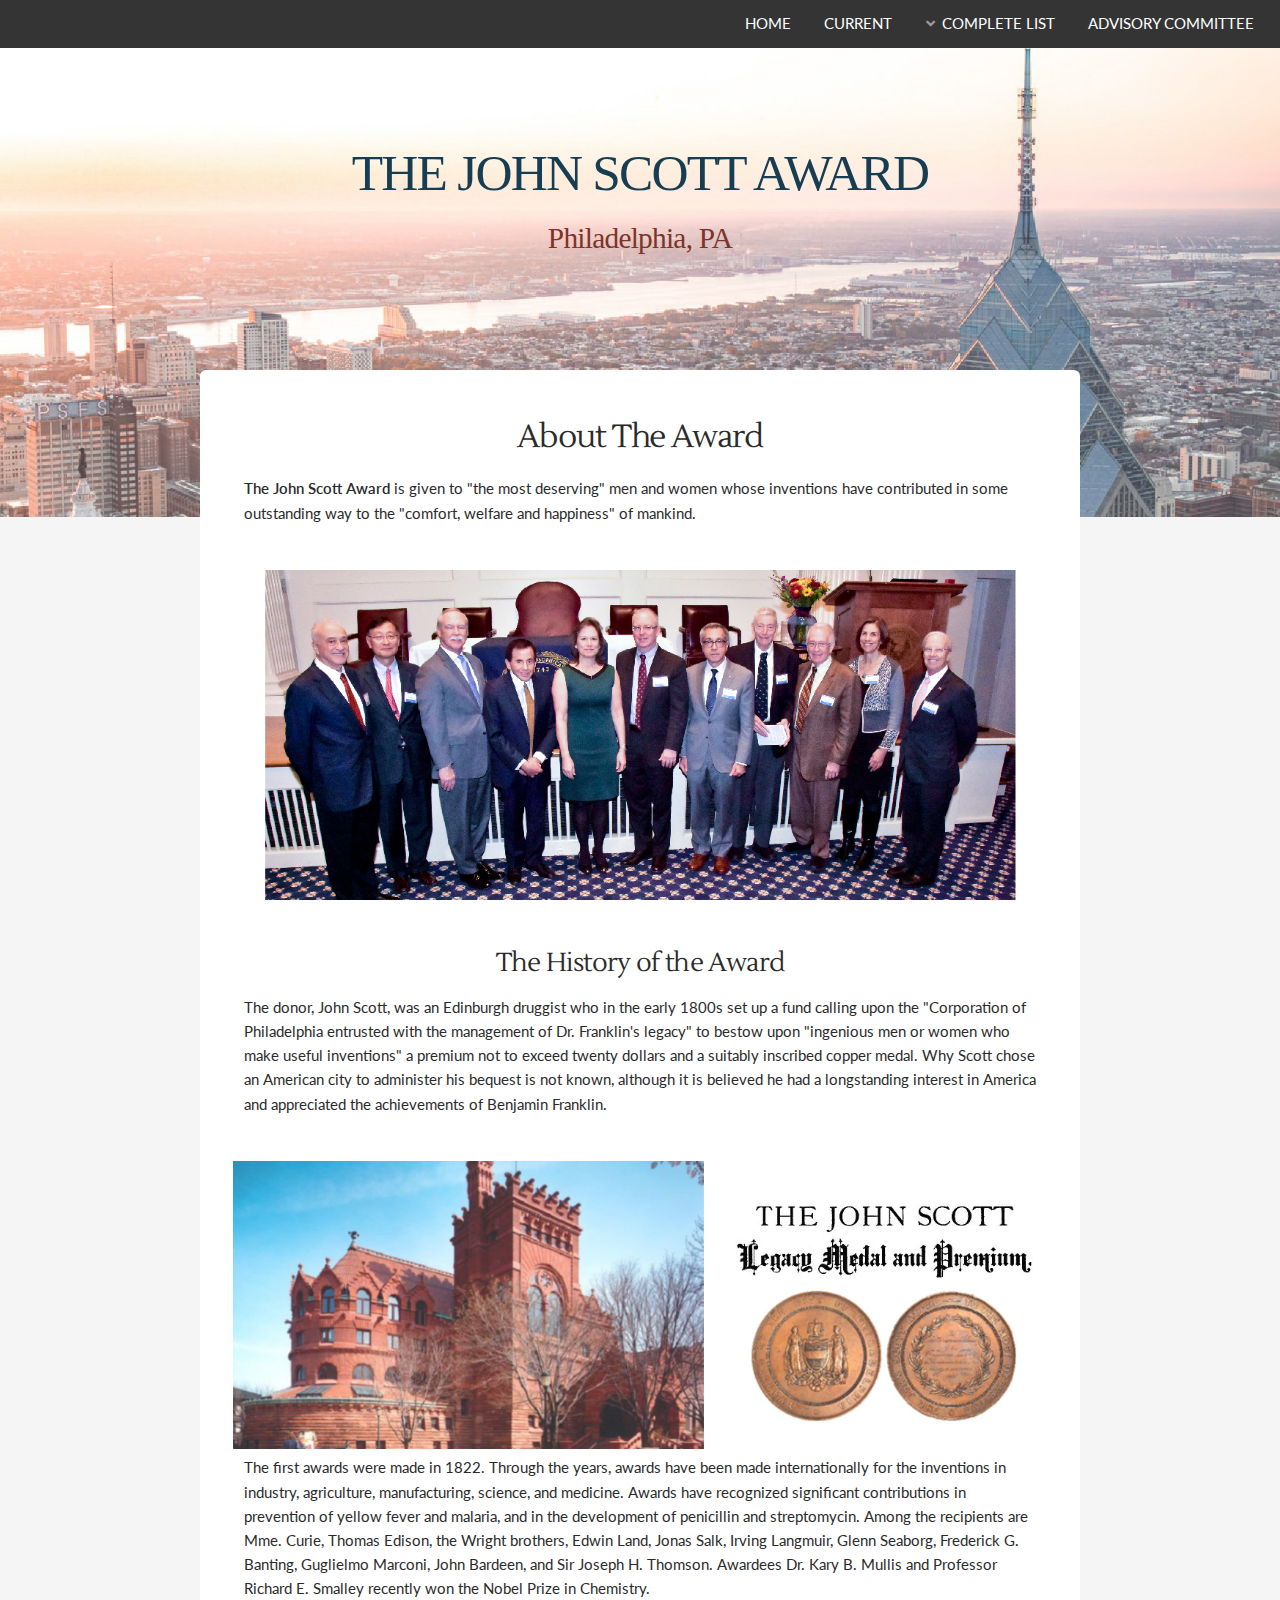
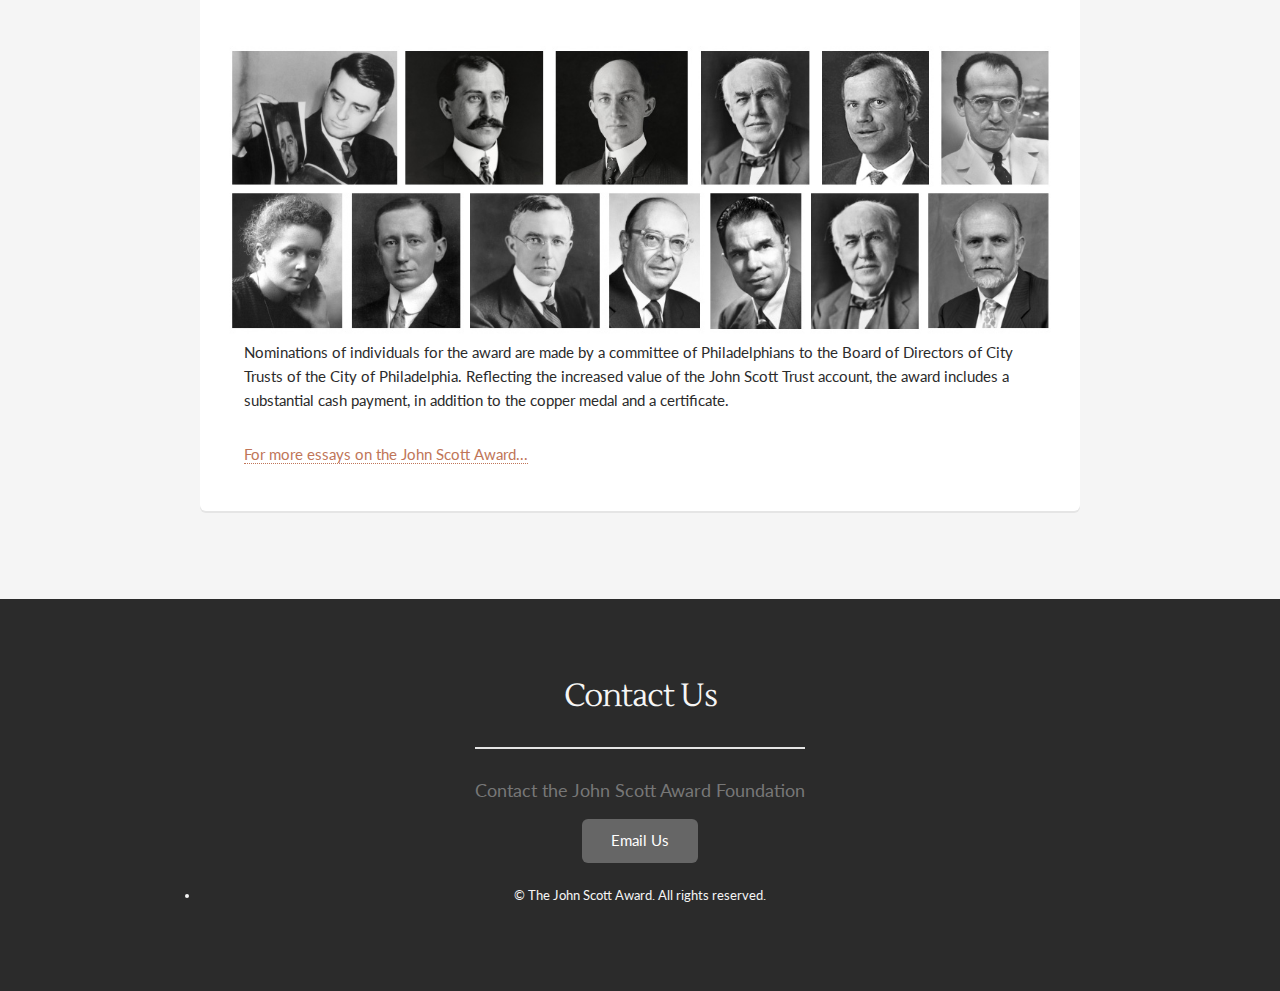
==== index.html @ 16318dd5 "original files" ====
<!DOCTYPE HTML>
<html>
	<head>
		<title>The John Scott Award</title>
		<meta charset="utf-8" />
		<meta name="viewport" content="width=device-width, initial-scale=1, user-scalable=no" />
		<link rel="stylesheet" href="assets/css/main.css" />
	</head>
	<body class="landing is-preload">
		<div id="page-wrapper">

			<!-- Header -->
			<header id="header">
					
				<nav id="nav">
					<ul>
						<li><a href="index.html">Home</a></li>
						<li><a href="current.html">Current</a></li>
						<li>
							<a href="#" class="icon solid fa-angle-down">Complete List</a>
							<ul>
								<li><a href="2001-current.html">2001-Current</a></li>
								<li><a href="1901-2000.html">1901-2000</a></li>
								<li><a href="before1900.html">Before 1900</a></li>
							</ul>
						</li>	
						<li><a href="committee.html">Advisory Committee</a></li>	
				
					</ul>
				</nav>
			</header>


			<!-- Banner -->
			<section id="banner">
				<h2>THE JOHN SCOTT AWARD</h2>
				<h3>Philadelphia, PA</h3>
				</section>

				<!-- Main -->
				<section id="main" class="container">

					<div class="box">
					
						<h2 class="align-center" class="main">About The Award</h2>
						<p><b>The John Scott Award</b> is given to "the most deserving" men and women whose inventions have contributed in some outstanding way to the "comfort, welfare and happiness" of mankind.</p>
					
						<span class="image featured"><img src="images/main.jpg" alt="" /></span>	

							<div class="#">
							<main>
								<h3 class="align-center">The History of the Award</h3>
								<p>The donor, John Scott, 
									was an Edinburgh druggist who in the early 1800s set up a fund calling upon the "Corporation of Philadelphia entrusted with the management of Dr. Franklin's legacy" to bestow upon "ingenious men or women who make useful inventions" a premium not to exceed twenty dollars and a suitably inscribed copper medal.
									Why Scott chose an American city to administer his bequest is not known, although it is believed he had a longstanding interest in America and appreciated the achievements of Benjamin Franklin.
								</p>
								<span class="image featured"><img src="images/metal-history.jpg" alt="" /></span>
							</main>

								

							</div>

							<div class="#">
							<main>
								<h3>Notable Recipients</h3>
								<p>The first awards were made in 1822. Through the years, awards have been made internationally for the inventions in industry, agriculture, manufacturing, science, and medicine.
									Awards have recognized significant contributions in prevention of yellow fever and malaria, and in the development of penicillin and streptomycin. 
									Among the recipients are Mme. Curie, Thomas Edison, the Wright brothers, Edwin Land, Jonas Salk, Irving Langmuir, Glenn Seaborg, Frederick G. Banting, Guglielmo Marconi, John Bardeen, and Sir Joseph H. Thomson. Awardees Dr. Kary B. Mullis and Professor Richard E. Smalley recently won the Nobel Prize in Chemistry.
								</p>
								<span class="image featured"><img src="images/notable.jpg" alt="" /></span>
							</main>

							</div>
							<div class="#">
								<main>
									<h3>Advisory Committee</h3>
									<p>Nominations of individuals for the award are made by a committee of Philadelphians to the Board of Directors of City Trusts of the City of Philadelphia.  Reflecting the increased value of the John Scott Trust account, the award includes a substantial cash payment, in addition to the copper medal and a certificate.
									</p>
								</main>
								<a href="http://www.garfield.library.upenn.edu/johnscottessays.html">For more essays on the John Scott Award...</a>

								</div>
					</div>

				</section>


			<!-- Footer -->
			<footer id="footer">
			  <div class="container"><!--Start footer section-->
						<!--Start container holding footer content-->
						<header class="major">
							<h2>Contact Us</h2>
							<p>Contact the John Scott Award Foundation</p>
		
						</header>
						<div class="center">
						  <!--Start email me link-->
						  <a href="mailto:liujingjing618@gmail.com" class="button contact">Email Us</a>
						</div>	
					<ul class="copyright">
						<li>&copy; The John Scott Award. All rights reserved.</li>
					</ul>
			  </div>
			</footer>

		     

		<!-- Scripts -->
			<script src="assets/js/jquery.min.js"></script>
			<script src="assets/js/jquery.dropotron.min.js"></script>
			<script src="assets/js/jquery.scrollex.min.js"></script>
			<script src="assets/js/browser.min.js"></script>
			<script src="assets/js/breakpoints.min.js"></script>
			<script src="assets/js/util.js"></script>
			<script src="assets/js/main.js"></script>

	</body>
</html>
---- assets/css/main.css ----
@import url("fontawesome-all.min.css");
@import url('https://fonts.googleapis.com/css2?family=Lustria&display=swap');
@import url('https://fonts.googleapis.com/css2?family=Lato:ital,wght@0,100;0,300;0,400;0,700;1,100;1,300;1,400;1,700&family=Lustria&display=swap');
/*

*/

	html, body, div, span, applet, object,
	iframe, h1, h2, h3, h4, h5, h6, p, blockquote,
	pre, a, abbr, acronym, address, big, cite,
	code, del, dfn, em, img, ins, kbd, q, s, samp,
	small, strike, strong, sub, sup, tt, var, b,
	u, i, center, dl, dt, dd, ol, ul, li, fieldset,
	form, label, legend, table, caption, tbody,
	tfoot, thead, tr, th, td, article, aside,
	canvas, details, embed, figure, figcaption,
	footer, header, hgroup, menu, nav, output, ruby,
	section, summary, time, mark, audio, video {
		margin: 0;
		padding: 0;
		border: 0;
		font-size: 100%;
		font: inherit;
		vertical-align: baseline;
	}

	article, aside, details, figcaption, figure,
	footer, header, hgroup, menu, nav, section {
		display: block;
	}

	body {
		line-height: 1;
	}

	ol, ul {
		list-style: none;
	}

	blockquote, q {
		quotes: none;
	}

		blockquote:before, blockquote:after, q:before, q:after {
			content: '';
			content: none;
		}

	table {
		border-collapse: collapse;
		border-spacing: 0;
	}

	body {
		-webkit-text-size-adjust: none;
	}

	mark {
		background-color: transparent;
		color: inherit;
	}

	input::-moz-focus-inner {
		border: 0;
		padding: 0;
	}

	input, select, textarea {
		-moz-appearance: none;
		-webkit-appearance: none;
		-ms-appearance: none;
		appearance: none;
	}

/* Basic */

	@-ms-viewport {
		width: device-width;
	}

	body {
		-ms-overflow-style: scrollbar;
	}

	@media screen and (max-width: 480px) {

		html, body {
			min-width: 320px;
		}

	}

	html {
		box-sizing: border-box;
	}

	*, *:before, *:after {
		box-sizing: inherit;
	}

	body {
		background: #f5f5f5;
	}

	body, input, select, textarea {
		color: #2b2b2b;
		font-family: 'Lato', sans-serif;
		font-size: 1em;
		font-weight: 400;
		line-height: 1.65em;
	}

	a {
		-moz-transition: color 0.2s ease-in-out, border-bottom-color 0.2s ease-in-out;
		-webkit-transition: color 0.2s ease-in-out, border-bottom-color 0.2s ease-in-out;
		-ms-transition: color 0.2s ease-in-out, border-bottom-color 0.2s ease-in-out;
		transition: color 0.2s ease-in-out, border-bottom-color 0.2s ease-in-out;
		border-bottom: dotted 1px;
		color: #c07558;
		text-decoration: none;
		text-underline-position: below;
	}

		a:hover {
			border-bottom-color: transparent;
		}

	strong, b {
		font-weight: 600;
	}

	em, i {
		font-style: italic;
	}

	p {
		margin: 0 0 2em 0;
		color: #2b2b2b;
		font-family: 'Lato', sans-serif;
		font-size: 1em;
		font-weight: 400;
		line-height: 1.65em;
	}

	h1, h2, h3, h4, h5, h6 {
		font-family: 'Lustria', serif;
		font-weight: 400;
		line-height: 1.1em;
		margin: 0 0 0.5em 0;
	}

		h1 a, h2 a, h3 a, h4 a, h5 a, h6 a {
			color: inherit;
			text-decoration: none;
		}

	h2 {
		font-size: 2.15em;
		line-height: 1.5em;
		letter-spacing: -0.035em;
	}

	h3 {
		font-size: 1.75em;
		line-height: 1.5em;
		letter-spacing: -0.025em;
	}

	h4 {
		font-size: 1.1em;
		line-height: 1.5em;
		letter-spacing: 0;
	}

	h5 {
		font-size: 0.9em;
		line-height: 1.5em;
		letter-spacing: 0;
	}


	sub {
		font-size: 0.8em;
		position: relative;
		top: 0.5em;
	}

	sup {
		font-size: 0.8em;
		position: relative;
		top: -0.5em;
	}

	hr {
		border: 0;
		border-bottom: solid 2px #e5e5e5;
		margin: 2em 0;
	}

		hr.major {
			margin: 3em 0;
		}

	blockquote {
		border-left: solid 4px #e5e5e5;
		font-style: italic;
		margin: 0 0 2em 0;
		padding: 0.5em 0 0.5em 2em;
	}

	pre {
		-webkit-overflow-scrolling: touch;
		background: #f8f8f8;
		border-radius: 6px;
		border: solid 1px #e5e5e5;
		font-family: monospace;
		font-size: 0.9em;
		line-height: 1.75em;
		margin: 0 0 2em 0;
		overflow-x: auto;
		padding: 1em 1.5em;
	}

	code {
		background: #f8f8f8;
		border-radius: 6px;
		border: solid 1px #e5e5e5;
		font-family: monospace;
		font-size: 0.9em;
		margin: 0 0.25em;
		padding: 0.25em 0.65em;
	}

	.align-left {
		text-align: left;
	}

	.align-center {
		text-align: center;
	}

	.align-right {
		text-align: right;
	}



/* Container */

	.container {
		margin: 0 auto;
		max-width: calc(100% - 5em);
		width: 60em;
	}

		.container.xsmall {
			width: 15em;
		}

		.container.small {
			width: 30em;
		}

		.container.medium {
			width: 45em;
		}

		.container.large {
			width: 75em;
		}

		.container.xlarge {
			width: 90em;
		}

		.container.max {
			width: 100%;
		}

		@media screen and (max-width: 840px) {

			.container {
				width: 100% !important;
			}

		}

		@media screen and (max-width: 736px) {

			.container {
				max-width: 100%;
			}

		}

/* Section/Article */

	section.special, article.special {
		text-align: center;
	}

	main h2 + h3{
		color: #173d52;
	}

	header h2{
		color: #173d52;
	}

	footer h2{
		color: whitesmoke;
	}
	footer p{
		color: whitesmoke;
	}
	header p {
		color: #999;
		position: relative;
		margin: 0 0 1.5em 0;
		font-style: italic;
	}

	header h2 + p {
		font-size: 1.25em;
		margin-top: -1em;
		line-height: 1.5em;
	}

	header h3 + p {
		font-size: 1.1em;
		margin-top: -0.85em;
		line-height: 1.5em;
	}
	header h3{
		color: #173d52;
	}
	header h4{
		color: #7d342a;
	}


	header.major {
		padding: 1em 0;
		text-align: center;
	}

	header.major h2 {
			margin: 0;
		}

	header.major p {
			display: inline-block;
			border-top: solid 2px #e5e5e5;
			color: #777;
			margin: 1.5em 0 0 0;
			padding: 1.5em 0 0 0;
			font-style: normal;
		}



/* Box */

	.box {
		background: #fff;
		border-radius: 6px;
		box-shadow: 0 2px 0 0 #e5e5e5;
		margin: 0 0 2em 0;
		padding: 3em;
	}

		.box > :last-child {
			margin-bottom: 0;
		}

		.box.alt {
			background: none !important;
			border-radius: 0 !important;
			box-shadow: none !important;
			margin: 0 0 2em 0;
			padding: 0 !important;
		}

		.box.features .features-row {
			border-top: solid 2px #e5e5e5;
			position: relative;
		}

			.box.features .features-row:after {
				clear: both;
				content: '';
				display: block;
			}

			.box.features .features-row section {
				float: left;
				padding: 3em;
				width: 50%;
			}

				.box.features .features-row section :last-child {
					margin-bottom: 0;
				}

				.box.features .features-row section:nth-child(2n) {
					padding-right: 0;
				}

					.box.features .features-row section:nth-child(2n):before {
						background: #e5e5e5;
						content: '';
						display: block;
						height: 100%;
						margin-left: -3em;
						position: absolute;
						top: 0;
						width: 2px;
					}

				.box.features .features-row section:nth-child(2n-1) {
					padding-left: 0;
				}

			.box.features .features-row:first-child {
				border-top: 0;
			}

				.box.features .features-row:first-child section {
					padding-top: 0;
				}

			.box.features .features-row:last-child {
				padding-bottom: 0;
			}

				.box.features .features-row:last-child section {
					padding-bottom: 0;
				}

		.box.special {
			text-align: center;
		}

		.box .image.featured {
			border-radius: 0;
			display: block;
			margin: 3em 0 3em -3em;
			position: relative;
			width: calc(100% + 6em);
		}

			.box .image.featured img {
				border-radius: 0;
				display: block;
				width: 100%;
			}

			.box .image.featured:first-child {
				border-radius: 6px 6px 0 0;
				margin-bottom: 3em;
				margin-top: -3em;
			}

				.box .image.featured:first-child img {
					border-radius: 6px 6px 0 0;
				}

			.box .image.featured:last-child {
				border-radius: 0 0 6px 6px;
				margin-bottom: -3em;
				margin-top: 3em;
			}

				.box .image.featured:last-child img {
					border-radius: 0 0 6px 6px;
				}

/* Icon */

	.icon {
		text-decoration: none;
		border-bottom: none;
		position: relative;
	}

		.icon:before {
			-moz-osx-font-smoothing: grayscale;
			-webkit-font-smoothing: antialiased;
			display: inline-block;
			font-style: normal;
			font-variant: normal;
			text-rendering: auto;
			line-height: 1;
			text-transform: none !important;
			font-family: 'Font Awesome 5 Free';
			font-weight: 400;
		}

		.icon > .label {
			display: none;
		}

		.icon:before {
			line-height: inherit;
		}

		.icon.solid:before {
			font-weight: 900;
		}

		.icon.brands:before {
			font-family: 'Font Awesome 5 Brands';
		}

		.icon.major {
			background: #666;
			border-radius: 100%;
			color: #ffffff;
			cursor: default;
			display: inline-block;
			height: 5.5em;
			line-height: 5.5em;
			margin: 0 0 2em 0;
			width: 5.5em;
		}

			.icon.major:before {
				font-size: 2.5em;
			}

			.icon.major.accent1 {
				background: #666;
				color: #ffffff;
			}

			.icon.major.accent2 {
				background: #e89980;
				color: #ffffff;
			}

			.icon.major.accent3 {
				background: #7fcdb8;
				color: #ffffff;
			}

			.icon.major.accent4 {
				background: #90b0ba;
				color: #ffffff;
			}

			.icon.major.accent5 {
				background: #e5cb95;
				color: #ffffff;
			}

/* Image */

	.image {
		border-radius: 6px;
		border: 0;
		display: inline-block;
		position: relative;
	}

		.image img {
			border-radius: 6px;
			display: block;
		}

		.image.left {
			float: left;
			padding: 0 1.5em 1em 0;
			top: 0.25em;
		}

		.image.right {
			float: right;
			padding: 0 0 1em 1.5em;
			top: 0.25em;
		}

		.image.fit {
			display: block;
			margin: 0 0 2em 0;
			width: 100%;
		}

		.image.fit img {
			display: block;
			width: 100%;
			}



/* Button */

	input[type="submit"],
	input[type="reset"],
	input[type="button"],
	.button {
		-moz-appearance: none;
		-webkit-appearance: none;
		-ms-appearance: none;
		appearance: none;
		-moz-transition: background-color 0.2s ease-in-out, color 0.2s ease-in-out;
		-webkit-transition: background-color 0.2s ease-in-out, color 0.2s ease-in-out;
		-ms-transition: background-color 0.2s ease-in-out, color 0.2s ease-in-out;
		transition: background-color 0.2s ease-in-out, color 0.2s ease-in-out;
		background-color: #666;
		border-radius: 6px;
		border: 0;
		color: #ffffff;
		cursor: pointer;
		display: inline-block;
		font-weight: 400;
		height: 3em;
		line-height: 3em;
		padding: 0 2em;
		text-align: center;
		text-decoration: none;
		white-space: nowrap;
	}


}

/* Header */

	#page-wrapper {
		padding-top: 3em;
	}

	body.landing #page-wrapper {
		padding-top: 0;
	}

	@-moz-keyframes reveal-header {
		0% {
			top: -5em;
		}

		100% {
			top: 0;
		}
	}

	@-webkit-keyframes reveal-header {
		0% {
			top: -5em;
		}

		100% {
			top: 0;
		}
	}

	@-ms-keyframes reveal-header {
		0% {
			top: -5em;
		}

		100% {
			top: 0;
		}
	}

	@keyframes reveal-header {
		0% {
			top: -5em;
		}

		100% {
			top: 0;
		}
	}

	#header {
		background: #343434;
		color: #bbb;
		cursor: default;
		height: 3.25em;
		left: 0;
		line-height: 3.25em;
		position: fixed;
		top: 0;
		width: 100%;
		z-index: 10000;
	}

		#header h1 {
			color: inherit;
			height: inherit;
			left: 1.25em;
			line-height: inherit;
			margin: 0;
			padding: 0;
			position: absolute;
			top: 0;
		}

			#header h1 a {
				color: #fff;
				font-weight: 400;
				border: 0;
			}

		#header nav {
			height: inherit;
			line-height: inherit;
			position: absolute;
			right: 0.75em;
			top: 0;
			vertical-align: middle;
		}

			#header nav > ul {
				list-style: none;
				margin: 0;
				padding-left: 0;
			}

				#header nav > ul > li {
					display: inline-block;
					padding-left: 0;
				}

					#header nav > ul > li > ul {
						display: none;
					}

					#header nav > ul > li a {
						display: inline-block;
						height: 2em;
						line-height: 1.95em;
						text-transform: uppercase;
						padding: 0 1em;
						border-radius: 6px;
					}

					#header nav > ul > li a:not(.button) {
						color: #fff;
						display: inline-block;
						text-decoration: none;
						border: 0;
					}

						#header nav > ul > li a:not(.button).icon:before {
							color: #999;
							margin-right: 0.5em;
						}

					#header nav > ul > li:first-child {
						margin-left: 0;
					}

					#header nav > ul > li.active a:not(.button) {
						background-color:#343434;
					}
					#header nav > ul > li > a:hover,
					#headernav > ul > li > a:active
					{
					  background-color: #c67a5d; 
					}
					#header nav > ul > li .button {
						margin: 0 0 0 0.5em;
						position: relative;
					}


		#header .container {
			position: relative;
		}

			#header .container h1 {
				left: 0;
			}

			#header .container nav {
				right: 0;
			}

		#header.reveal {
			-moz-animation: reveal-header 0.5s;
			-webkit-animation: reveal-header 0.5s;
			-ms-animation: reveal-header 0.5s;
			animation: reveal-header 0.5s;
		}

		#header.alt {
			-moz-animation: none;
			-webkit-animation: none;
			-ms-animation: none;
			animation: none;
			background: none;
			color: rgba(255, 255, 255, 0.75);
			position: absolute;
		}

			#header.alt nav > ul > li a:not(.button).icon:before {
				color: rgba(255, 255, 255, 0.75);
			}

			#header.alt nav > ul > li.active a:not(.button) {
				background-color: rgba(255, 255, 255, 0.2);
			}
				

	.dropotron {
		background: #fff;
		border-radius: 6px;
		box-shadow: 0 2px 0 0 rgba(0, 0, 0, 0.065), inset 0 -1px 0 0 #fff, inset 0 0 0 1px rgba(229, 229, 229, 0.5);
		list-style: none;
		margin: calc(-0.5em + 1px) 0 0 1px;
		padding: 0.5em 0;
		width: 11em;
	}

		.dropotron li {
			padding: 0;
		}

			.dropotron li a, .dropotron li span {
				-moz-transition: none;
				-webkit-transition: none;
				-ms-transition: none;
				transition: none;
				border: 0;
				border-top: solid 1px #f2f2f2;
				color: inherit;
				display: block;
				padding: 0.15em 1em;
			}

			.dropotron li:first-child > a, .dropotron li:first-child > span {
				border-top: 0;
			}

			.dropotron li.active > a, .dropotron li.active > span, .dropotron li:hover > a, .dropotron li:hover > span {
				background-color: #c67a5d;
				color: #ffffff;
			}

		.dropotron.level-0 {
			font-size: 0.9em;
			margin: 1em 0 0 0;
		}

			.dropotron.level-0:before {
				-moz-transform: rotate(45deg);
				-webkit-transform: rotate(45deg);
				-ms-transform: rotate(45deg);
				transform: rotate(45deg);
				background: #fff;
				border: solid 1px rgba(229, 229, 229, 0.5);
				border-bottom: 0;
				border-right: 0;
				box-shadow: -0.25em -0.125em 0.125em 0 rgba(0, 0, 0, 0.015);
				content: '';
				display: block;
				height: 0.75em;
				position: absolute;
				right: 1.25em;
				top: -0.375em;
				width: 0.75em;
				z-index: 0;
			}

/* Banner */

	#banner {
		background-attachment: scroll,							fixed;
		background-color:white;
		background-image: url("images/overlay.png"), url("../../images/banner.jpg");
		background-position: top left,						center center;
		background-repeat: repeat,							no-repeat;
		background-size: auto,							cover;
		color: #fff;
		padding: 12em 0 20em 0;
		text-align: center;
	}

		#banner :last-child {
			margin-bottom: 0;
		}


		#banner h2 {
			font-family: "New Century Schoolbook", Times, serif;
			color:#173d52;
			font-size: 4.0em;
			line-height: 1em;
			margin: 0 0 0.5em 0;
			padding: 0;
		}
		#banner h3 {
			font-family: "New Century Schoolbook", Times, serif;
			color:#7d342a;
			font-size: 2em;
			line-height: 1em;
			margin-bottom: 1.75em;
			padding: 0;

		}

		#banner p {
			font-size: 2.2em;
			margin-bottom: 1.75em;
			color: #7d342a;
		}


/* Main */

	#main {
		padding: 4em 0;
	}

	#main > header {
		text-align: center;
		margin: 0 0 3em 0;
	}

	#main > header h2 {
		font-size: 2.75em;
		margin: 0;
		Color: #173d52
		}

	#main > header h2 {
			font-size: 2.75em;
			margin: 0;
			Color: #173d52
			}


	body.landing #main {
		margin-top: -14em;
	}

/* Footer */

	#footer {
		background: #2b2b2b;
		padding: 4em 0 6em 0;
		text-align: center;
	}


		#footer .copyright {
			color: whitesmoke;
			font-size: 0.9em;
			line-height: 1em;
			margin: 2em 0 0 0;
			padding: 0;
			text-align: center;
		}


				#footer .copyright li:first-child {
					border-left: 0;
					margin-left: 0;
					padding-left: 0;
				}

/* List */

ol {
	list-style: decimal;
	margin: 0 0 2em 0;
	padding-left: 1.25em;
}

	ol li {
		padding-left: 0.25em;
	}

ul {
	list-style: disc;
	margin: 0 0 2em 0;
	padding-left: 1em;
}

	ul li {
		padding-left: 0.5em;
	}

	ul.alt {
		list-style: none;
		padding-left: 0;
	}

		ul.alt li {
			border-top: solid 1px #e5e5e5;
			padding: 0.5em 0;
		}

			ul.alt li:first-child {
				border-top: 0;
				padding-top: 0;
			}

	ul.icons {
		cursor: default;
		list-style: none;
		padding-left: 0;
	}

		ul.icons li {
			display: inline-block;
			padding: 0 1.25em 0 0;
		}

			ul.icons li:last-child {
				padding-right: 0;
			}

			ul.icons li .icon {
				color: inherit;
			}

				ul.icons li .icon:before {
					font-size: 1.75em;
				}

dl {
	margin: 0 0 2em 0;
}

/* Row */

.row {
display: flex;
flex-wrap: wrap;
box-sizing: border-box;
align-items: stretch;
}

.row > * {
	box-sizing: border-box;
}

.row.gtr-uniform > * > :last-child {
	margin-bottom: 0;
}

.row.aln-left {
	justify-content: flex-start;
}

.row.aln-center {
	justify-content: center;
}

.row.aln-right {
	justify-content: flex-end;
}

.row.aln-top {
	align-items: flex-start;
}

.row.aln-middle {
	align-items: center;
}

.row.aln-bottom {
	align-items: flex-end;
}

.row > .imp {
	order: -1;
}

.row > .col-1 {
	width: 8.33333%;
}

.row > .off-1 {
	margin-left: 8.33333%;
}

.row > .col-2 {
	width: 16.66667%;
}

.row > .off-2 {
	margin-left: 16.66667%;
}

.row > .col-3 {
	width: 25%;
}

.row > .off-3 {
	margin-left: 25%;
}

.row > .col-4 {
	width: 33.33333%;
}

.row > .off-4 {
	margin-left: 33.33333%;
}

.row > .col-5 {
	width: 41.66667%;
}

.row > .off-5 {
	margin-left: 41.66667%;
}

.row > .col-6 {
	width: 50%;
}

.row > .off-6 {
	margin-left: 50%;
}

.row > .col-7 {
	width: 58.33333%;
}

.row > .off-7 {
	margin-left: 58.33333%;
}

.row > .col-8 {
	width: 66.66667%;
}

.row > .off-8 {
	margin-left: 66.66667%;
}

.row > .col-9 {
	width: 75%;
}

.row > .off-9 {
	margin-left: 75%;
}

.row > .col-10 {
	width: 83.33333%;
}

.row > .off-10 {
	margin-left: 83.33333%;
}

.row > .col-11 {
	width: 91.66667%;
}

.row > .off-11 {
	margin-left: 91.66667%;
}

.row > .col-12 {
	width: 100%;
}

.row > .off-12 {
	margin-left: 100%;
}

.row.gtr-0 {
	margin-top: 0;
	margin-left: 0em;
}

	.row.gtr-0 > * {
		padding: 0 0 0 0em;
	}

	.row.gtr-0.gtr-uniform {
		margin-top: 0em;
	}

		.row.gtr-0.gtr-uniform > * {
			padding-top: 0em;
		}

.row.gtr-25 {
	margin-top: 0;
	margin-left: -0.5em;
}

	.row.gtr-25 > * {
		padding: 0 0 0 0.5em;
	}

	.row.gtr-25.gtr-uniform {
		margin-top: -0.5em;
	}

		.row.gtr-25.gtr-uniform > * {
			padding-top: 0.5em;
		}

.row.gtr-50 {
	margin-top: 0;
	margin-left: -1em;
}

	.row.gtr-50 > * {
		padding: 0 0 0 1em;
	}

	.row.gtr-50.gtr-uniform {
		margin-top: -1em;
	}

		.row.gtr-50.gtr-uniform > * {
			padding-top: 1em;
		}

.row {
	margin-top: 0;
	margin-left: -2em;
}

	.row > * {
		padding: 0 0 0 2em;
	}

	.row.gtr-uniform {
		margin-top: -2em;
	}

		.row.gtr-uniform > * {
			padding-top: 2em;
		}

.row.gtr-150 {
	margin-top: 0;
	margin-left: -3em;
}

	.row.gtr-150 > * {
		padding: 0 0 0 3em;
	}

	.row.gtr-150.gtr-uniform {
		margin-top: -3em;
	}

		.row.gtr-150.gtr-uniform > * {
			padding-top: 3em;
		}

.row.gtr-200 {
	margin-top: 0;
	margin-left: -4em;
}

	.row.gtr-200 > * {
		padding: 0 0 0 4em;
	}

	.row.gtr-200.gtr-uniform {
		margin-top: -4em;
	}

		.row.gtr-200.gtr-uniform > * {
			padding-top: 4em;
		}

@media screen and (max-width: 1680px) {

	.row {
		display: flex;
		flex-wrap: wrap;
		box-sizing: border-box;
		align-items: stretch;
	}

		.row > * {
			box-sizing: border-box;
		}

		.row.gtr-uniform > * > :last-child {
			margin-bottom: 0;
		}

		.row.aln-left {
			justify-content: flex-start;
		}

		.row.aln-center {
			justify-content: center;
		}

		.row.aln-right {
			justify-content: flex-end;
		}

		.row.aln-top {
			align-items: flex-start;
		}

		.row.aln-middle {
			align-items: center;
		}

		.row.aln-bottom {
			align-items: flex-end;
		}

		.row > .imp-wide {
			order: -1;
		}

		.row > .col-1-wide {
			width: 8.33333%;
		}

		.row > .off-1-wide {
			margin-left: 8.33333%;
		}

		.row > .col-2-wide {
			width: 16.66667%;
		}

		.row > .off-2-wide {
			margin-left: 16.66667%;
		}

		.row > .col-3-wide {
			width: 25%;
		}

		.row > .off-3-wide {
			margin-left: 25%;
		}

		.row > .col-4-wide {
			width: 33.33333%;
		}

		.row > .off-4-wide {
			margin-left: 33.33333%;
		}

		.row > .col-5-wide {
			width: 41.66667%;
		}

		.row > .off-5-wide {
			margin-left: 41.66667%;
		}

		.row > .col-6-wide {
			width: 50%;
		}

		.row > .off-6-wide {
			margin-left: 50%;
		}

		.row > .col-7-wide {
			width: 58.33333%;
		}

		.row > .off-7-wide {
			margin-left: 58.33333%;
		}

		.row > .col-8-wide {
			width: 66.66667%;
		}

		.row > .off-8-wide {
			margin-left: 66.66667%;
		}

		.row > .col-9-wide {
			width: 75%;
		}

		.row > .off-9-wide {
			margin-left: 75%;
		}

		.row > .col-10-wide {
			width: 83.33333%;
		}

		.row > .off-10-wide {
			margin-left: 83.33333%;
		}

		.row > .col-11-wide {
			width: 91.66667%;
		}

		.row > .off-11-wide {
			margin-left: 91.66667%;
		}

		.row > .col-12-wide {
			width: 100%;
		}

		.row > .off-12-wide {
			margin-left: 100%;
		}

		.row.gtr-0 {
			margin-top: 0;
			margin-left: 0em;
		}

			.row.gtr-0 > * {
				padding: 0 0 0 0em;
			}

			.row.gtr-0.gtr-uniform {
				margin-top: 0em;
			}

				.row.gtr-0.gtr-uniform > * {
					padding-top: 0em;
				}

		.row.gtr-25 {
			margin-top: 0;
			margin-left: -0.5em;
		}

			.row.gtr-25 > * {
				padding: 0 0 0 0.5em;
			}

			.row.gtr-25.gtr-uniform {
				margin-top: -0.5em;
			}

				.row.gtr-25.gtr-uniform > * {
					padding-top: 0.5em;
				}

		.row.gtr-50 {
			margin-top: 0;
			margin-left: -1em;
		}

			.row.gtr-50 > * {
				padding: 0 0 0 1em;
			}

			.row.gtr-50.gtr-uniform {
				margin-top: -1em;
			}

				.row.gtr-50.gtr-uniform > * {
					padding-top: 1em;
				}

		.row {
			margin-top: 0;
			margin-left: -2em;
		}

			.row > * {
				padding: 0 0 0 2em;
			}

			.row.gtr-uniform {
				margin-top: -2em;
			}

				.row.gtr-uniform > * {
					padding-top: 2em;
				}

		.row.gtr-150 {
			margin-top: 0;
			margin-left: -3em;
		}

			.row.gtr-150 > * {
				padding: 0 0 0 3em;
			}

			.row.gtr-150.gtr-uniform {
				margin-top: -3em;
			}

				.row.gtr-150.gtr-uniform > * {
					padding-top: 3em;
				}

		.row.gtr-200 {
			margin-top: 0;
			margin-left: -4em;
		}

			.row.gtr-200 > * {
				padding: 0 0 0 4em;
			}

			.row.gtr-200.gtr-uniform {
				margin-top: -4em;
			}

				.row.gtr-200.gtr-uniform > * {
					padding-top: 4em;
				}

}

@media screen and (max-width: 1280px) {

	.row {
		display: flex;
		flex-wrap: wrap;
		box-sizing: border-box;
		align-items: stretch;
	}

		.row > * {
			box-sizing: border-box;
		}

		.row.gtr-uniform > * > :last-child {
			margin-bottom: 0;
		}

		.row.aln-left {
			justify-content: flex-start;
		}

		.row.aln-center {
			justify-content: center;
		}

		.row.aln-right {
			justify-content: flex-end;
		}

		.row.aln-top {
			align-items: flex-start;
		}

		.row.aln-middle {
			align-items: center;
		}

		.row.aln-bottom {
			align-items: flex-end;
		}

		.row > .imp-normal {
			order: -1;
		}

		.row > .col-1-normal {
			width: 8.33333%;
		}

		.row > .off-1-normal {
			margin-left: 8.33333%;
		}

		.row > .col-2-normal {
			width: 16.66667%;
		}

		.row > .off-2-normal {
			margin-left: 16.66667%;
		}

		.row > .col-3-normal {
			width: 25%;
		}

		.row > .off-3-normal {
			margin-left: 25%;
		}

		.row > .col-4-normal {
			width: 33.33333%;
		}

		.row > .off-4-normal {
			margin-left: 33.33333%;
		}

		.row > .col-5-normal {
			width: 41.66667%;
		}

		.row > .off-5-normal {
			margin-left: 41.66667%;
		}

		.row > .col-6-normal {
			width: 50%;
		}

		.row > .off-6-normal {
			margin-left: 50%;
		}

		.row > .col-7-normal {
			width: 58.33333%;
		}

		.row > .off-7-normal {
			margin-left: 58.33333%;
		}

		.row > .col-8-normal {
			width: 66.66667%;
		}

		.row > .off-8-normal {
			margin-left: 66.66667%;
		}

		.row > .col-9-normal {
			width: 75%;
		}

		.row > .off-9-normal {
			margin-left: 75%;
		}

		.row > .col-10-normal {
			width: 83.33333%;
		}

		.row > .off-10-normal {
			margin-left: 83.33333%;
		}

		.row > .col-11-normal {
			width: 91.66667%;
		}

		.row > .off-11-normal {
			margin-left: 91.66667%;
		}

		.row > .col-12-normal {
			width: 100%;
		}

		.row > .off-12-normal {
			margin-left: 100%;
		}

		.row.gtr-0 {
			margin-top: 0;
			margin-left: 0em;
		}

			.row.gtr-0 > * {
				padding: 0 0 0 0em;
			}

			.row.gtr-0.gtr-uniform {
				margin-top: 0em;
			}

				.row.gtr-0.gtr-uniform > * {
					padding-top: 0em;
				}

		.row.gtr-25 {
			margin-top: 0;
			margin-left: -0.5em;
		}

			.row.gtr-25 > * {
				padding: 0 0 0 0.5em;
			}

			.row.gtr-25.gtr-uniform {
				margin-top: -0.5em;
			}

				.row.gtr-25.gtr-uniform > * {
					padding-top: 0.5em;
				}

		.row.gtr-50 {
			margin-top: 0;
			margin-left: -1em;
		}

			.row.gtr-50 > * {
				padding: 0 0 0 1em;
			}

			.row.gtr-50.gtr-uniform {
				margin-top: -1em;
			}

				.row.gtr-50.gtr-uniform > * {
					padding-top: 1em;
				}

		.row {
			margin-top: 0;
			margin-left: -2em;
		}

			.row > * {
				padding: 0 0 0 2em;
			}

			.row.gtr-uniform {
				margin-top: -2em;
			}

				.row.gtr-uniform > * {
					padding-top: 2em;
				}

		.row.gtr-150 {
			margin-top: 0;
			margin-left: -3em;
		}

			.row.gtr-150 > * {
				padding: 0 0 0 3em;
			}

			.row.gtr-150.gtr-uniform {
				margin-top: -3em;
			}

				.row.gtr-150.gtr-uniform > * {
					padding-top: 3em;
				}

		.row.gtr-200 {
			margin-top: 0;
			margin-left: -4em;
		}

			.row.gtr-200 > * {
				padding: 0 0 0 4em;
			}

			.row.gtr-200.gtr-uniform {
				margin-top: -4em;
			}

				.row.gtr-200.gtr-uniform > * {
					padding-top: 4em;
				}

}

@media screen and (max-width: 980px) {

	.row {
		display: flex;
		flex-wrap: wrap;
		box-sizing: border-box;
		align-items: stretch;
	}

		.row > * {
			box-sizing: border-box;
		}

		.row.gtr-uniform > * > :last-child {
			margin-bottom: 0;
		}

		.row.aln-left {
			justify-content: flex-start;
		}

		.row.aln-center {
			justify-content: center;
		}

		.row.aln-right {
			justify-content: flex-end;
		}

		.row.aln-top {
			align-items: flex-start;
		}

		.row.aln-middle {
			align-items: center;
		}

		.row.aln-bottom {
			align-items: flex-end;
		}

		.row > .imp-narrow {
			order: -1;
		}

		.row > .col-1-narrow {
			width: 8.33333%;
		}

		.row > .off-1-narrow {
			margin-left: 8.33333%;
		}

		.row > .col-2-narrow {
			width: 16.66667%;
		}

		.row > .off-2-narrow {
			margin-left: 16.66667%;
		}

		.row > .col-3-narrow {
			width: 25%;
		}

		.row > .off-3-narrow {
			margin-left: 25%;
		}

		.row > .col-4-narrow {
			width: 33.33333%;
		}

		.row > .off-4-narrow {
			margin-left: 33.33333%;
		}

		.row > .col-5-narrow {
			width: 41.66667%;
		}

		.row > .off-5-narrow {
			margin-left: 41.66667%;
		}

		.row > .col-6-narrow {
			width: 50%;
		}

		.row > .off-6-narrow {
			margin-left: 50%;
		}

		.row > .col-7-narrow {
			width: 58.33333%;
		}

		.row > .off-7-narrow {
			margin-left: 58.33333%;
		}

		.row > .col-8-narrow {
			width: 66.66667%;
		}

		.row > .off-8-narrow {
			margin-left: 66.66667%;
		}

		.row > .col-9-narrow {
			width: 75%;
		}

		.row > .off-9-narrow {
			margin-left: 75%;
		}

		.row > .col-10-narrow {
			width: 83.33333%;
		}

		.row > .off-10-narrow {
			margin-left: 83.33333%;
		}

		.row > .col-11-narrow {
			width: 91.66667%;
		}

		.row > .off-11-narrow {
			margin-left: 91.66667%;
		}

		.row > .col-12-narrow {
			width: 100%;
		}

		.row > .off-12-narrow {
			margin-left: 100%;
		}

		.row.gtr-0 {
			margin-top: 0;
			margin-left: 0em;
		}

			.row.gtr-0 > * {
				padding: 0 0 0 0em;
			}

			.row.gtr-0.gtr-uniform {
				margin-top: 0em;
			}

				.row.gtr-0.gtr-uniform > * {
					padding-top: 0em;
				}

		.row.gtr-25 {
			margin-top: 0;
			margin-left: -0.5em;
		}

			.row.gtr-25 > * {
				padding: 0 0 0 0.5em;
			}

			.row.gtr-25.gtr-uniform {
				margin-top: -0.5em;
			}

				.row.gtr-25.gtr-uniform > * {
					padding-top: 0.5em;
				}

		.row.gtr-50 {
			margin-top: 0;
			margin-left: -1em;
		}

			.row.gtr-50 > * {
				padding: 0 0 0 1em;
			}

			.row.gtr-50.gtr-uniform {
				margin-top: -1em;
			}

				.row.gtr-50.gtr-uniform > * {
					padding-top: 1em;
				}

		.row {
			margin-top: 0;
			margin-left: -2em;
		}

			.row > * {
				padding: 0 0 0 2em;
			}

			.row.gtr-uniform {
				margin-top: -2em;
			}

				.row.gtr-uniform > * {
					padding-top: 2em;
				}

		.row.gtr-150 {
			margin-top: 0;
			margin-left: -3em;
		}

			.row.gtr-150 > * {
				padding: 0 0 0 3em;
			}

			.row.gtr-150.gtr-uniform {
				margin-top: -3em;
			}

				.row.gtr-150.gtr-uniform > * {
					padding-top: 3em;
				}

		.row.gtr-200 {
			margin-top: 0;
			margin-left: -4em;
		}

			.row.gtr-200 > * {
				padding: 0 0 0 4em;
			}

			.row.gtr-200.gtr-uniform {
				margin-top: -4em;
			}

				.row.gtr-200.gtr-uniform > * {
					padding-top: 4em;
				}

}

@media screen and (max-width: 840px) {

	.row {
		display: flex;
		flex-wrap: wrap;
		box-sizing: border-box;
		align-items: stretch;
	}

		.row > * {
			box-sizing: border-box;
		}

		.row.gtr-uniform > * > :last-child {
			margin-bottom: 0;
		}

		.row.aln-left {
			justify-content: flex-start;
		}

		.row.aln-center {
			justify-content: center;
		}

		.row.aln-right {
			justify-content: flex-end;
		}

		.row.aln-top {
			align-items: flex-start;
		}

		.row.aln-middle {
			align-items: center;
		}

		.row.aln-bottom {
			align-items: flex-end;
		}

		.row > .imp-narrower {
			order: -1;
		}

		.row > .col-1-narrower {
			width: 8.33333%;
		}

		.row > .off-1-narrower {
			margin-left: 8.33333%;
		}

		.row > .col-2-narrower {
			width: 16.66667%;
		}

		.row > .off-2-narrower {
			margin-left: 16.66667%;
		}

		.row > .col-3-narrower {
			width: 25%;
		}

		.row > .off-3-narrower {
			margin-left: 25%;
		}

		.row > .col-4-narrower {
			width: 33.33333%;
		}

		.row > .off-4-narrower {
			margin-left: 33.33333%;
		}

		.row > .col-5-narrower {
			width: 41.66667%;
		}

		.row > .off-5-narrower {
			margin-left: 41.66667%;
		}

		.row > .col-6-narrower {
			width: 50%;
		}

		.row > .off-6-narrower {
			margin-left: 50%;
		}

		.row > .col-7-narrower {
			width: 58.33333%;
		}

		.row > .off-7-narrower {
			margin-left: 58.33333%;
		}

		.row > .col-8-narrower {
			width: 66.66667%;
		}

		.row > .off-8-narrower {
			margin-left: 66.66667%;
		}

		.row > .col-9-narrower {
			width: 75%;
		}

		.row > .off-9-narrower {
			margin-left: 75%;
		}

		.row > .col-10-narrower {
			width: 83.33333%;
		}

		.row > .off-10-narrower {
			margin-left: 83.33333%;
		}

		.row > .col-11-narrower {
			width: 91.66667%;
		}

		.row > .off-11-narrower {
			margin-left: 91.66667%;
		}

		.row > .col-12-narrower {
			width: 100%;
		}

		.row > .off-12-narrower {
			margin-left: 100%;
		}

		.row.gtr-0 {
			margin-top: 0;
			margin-left: 0em;
		}

			.row.gtr-0 > * {
				padding: 0 0 0 0em;
			}

			.row.gtr-0.gtr-uniform {
				margin-top: 0em;
			}

				.row.gtr-0.gtr-uniform > * {
					padding-top: 0em;
				}

		.row.gtr-25 {
			margin-top: 0;
			margin-left: -0.5em;
		}

			.row.gtr-25 > * {
				padding: 0 0 0 0.5em;
			}

			.row.gtr-25.gtr-uniform {
				margin-top: -0.5em;
			}

				.row.gtr-25.gtr-uniform > * {
					padding-top: 0.5em;
				}

		.row.gtr-50 {
			margin-top: 0;
			margin-left: -1em;
		}

			.row.gtr-50 > * {
				padding: 0 0 0 1em;
			}

			.row.gtr-50.gtr-uniform {
				margin-top: -1em;
			}

				.row.gtr-50.gtr-uniform > * {
					padding-top: 1em;
				}

		.row {
			margin-top: 0;
			margin-left: -2em;
		}

			.row > * {
				padding: 0 0 0 2em;
			}

			.row.gtr-uniform {
				margin-top: -2em;
			}

				.row.gtr-uniform > * {
					padding-top: 2em;
				}

		.row.gtr-150 {
			margin-top: 0;
			margin-left: -3em;
		}

			.row.gtr-150 > * {
				padding: 0 0 0 3em;
			}

			.row.gtr-150.gtr-uniform {
				margin-top: -3em;
			}

				.row.gtr-150.gtr-uniform > * {
					padding-top: 3em;
				}

		.row.gtr-200 {
			margin-top: 0;
			margin-left: -4em;
		}

			.row.gtr-200 > * {
				padding: 0 0 0 4em;
			}

			.row.gtr-200.gtr-uniform {
				margin-top: -4em;
			}

				.row.gtr-200.gtr-uniform > * {
					padding-top: 4em;
				}

}

@media screen and (max-width: 736px) {

	.row {
		display: flex;
		flex-wrap: wrap;
		box-sizing: border-box;
		align-items: stretch;
	}

		.row > * {
			box-sizing: border-box;
		}

		.row.gtr-uniform > * > :last-child {
			margin-bottom: 0;
		}

		.row.aln-left {
			justify-content: flex-start;
		}

		.row.aln-center {
			justify-content: center;
		}

		.row.aln-right {
			justify-content: flex-end;
		}

		.row.aln-top {
			align-items: flex-start;
		}

		.row.aln-middle {
			align-items: center;
		}

		.row.aln-bottom {
			align-items: flex-end;
		}

		.row > .imp-mobile {
			order: -1;
		}

		.row > .col-1-mobile {
			width: 8.33333%;
		}

		.row > .off-1-mobile {
			margin-left: 8.33333%;
		}

		.row > .col-2-mobile {
			width: 16.66667%;
		}

		.row > .off-2-mobile {
			margin-left: 16.66667%;
		}

		.row > .col-3-mobile {
			width: 25%;
		}

		.row > .off-3-mobile {
			margin-left: 25%;
		}

		.row > .col-4-mobile {
			width: 33.33333%;
		}

		.row > .off-4-mobile {
			margin-left: 33.33333%;
		}

		.row > .col-5-mobile {
			width: 41.66667%;
		}

		.row > .off-5-mobile {
			margin-left: 41.66667%;
		}

		.row > .col-6-mobile {
			width: 50%;
		}

		.row > .off-6-mobile {
			margin-left: 50%;
		}

		.row > .col-7-mobile {
			width: 58.33333%;
		}

		.row > .off-7-mobile {
			margin-left: 58.33333%;
		}

		.row > .col-8-mobile {
			width: 66.66667%;
		}

		.row > .off-8-mobile {
			margin-left: 66.66667%;
		}

		.row > .col-9-mobile {
			width: 75%;
		}

		.row > .off-9-mobile {
			margin-left: 75%;
		}

		.row > .col-10-mobile {
			width: 83.33333%;
		}

		.row > .off-10-mobile {
			margin-left: 83.33333%;
		}

		.row > .col-11-mobile {
			width: 91.66667%;
		}

		.row > .off-11-mobile {
			margin-left: 91.66667%;
		}

		.row > .col-12-mobile {
			width: 100%;
		}

		.row > .off-12-mobile {
			margin-left: 100%;
		}

		.row.gtr-0 {
			margin-top: 0;
			margin-left: 0em;
		}

			.row.gtr-0 > * {
				padding: 0 0 0 0em;
			}

			.row.gtr-0.gtr-uniform {
				margin-top: 0em;
			}

				.row.gtr-0.gtr-uniform > * {
					padding-top: 0em;
				}

		.row.gtr-25 {
			margin-top: 0;
			margin-left: -0.5em;
		}

			.row.gtr-25 > * {
				padding: 0 0 0 0.5em;
			}

			.row.gtr-25.gtr-uniform {
				margin-top: -0.5em;
			}

				.row.gtr-25.gtr-uniform > * {
					padding-top: 0.5em;
				}

		.row.gtr-50 {
			margin-top: 0;
			margin-left: -1em;
		}

			.row.gtr-50 > * {
				padding: 0 0 0 1em;
			}

			.row.gtr-50.gtr-uniform {
				margin-top: -1em;
			}

				.row.gtr-50.gtr-uniform > * {
					padding-top: 1em;
				}

		.row {
			margin-top: 0;
			margin-left: -2em;
		}

			.row > * {
				padding: 0 0 0 2em;
			}

			.row.gtr-uniform {
				margin-top: -2em;
			}

				.row.gtr-uniform > * {
					padding-top: 2em;
				}

		.row.gtr-150 {
			margin-top: 0;
			margin-left: -3em;
		}

			.row.gtr-150 > * {
				padding: 0 0 0 3em;
			}

			.row.gtr-150.gtr-uniform {
				margin-top: -3em;
			}

				.row.gtr-150.gtr-uniform > * {
					padding-top: 3em;
				}

		.row.gtr-200 {
			margin-top: 0;
			margin-left: -4em;
		}

			.row.gtr-200 > * {
				padding: 0 0 0 4em;
			}

			.row.gtr-200.gtr-uniform {
				margin-top: -4em;
			}

				.row.gtr-200.gtr-uniform > * {
					padding-top: 4em;
				}

}

@media screen and (max-width: 480px) {

	.row {
		display: flex;
		flex-wrap: wrap;
		box-sizing: border-box;
		align-items: stretch;
	}

		.row > * {
			box-sizing: border-box;
		}

		.row.gtr-uniform > * > :last-child {
			margin-bottom: 0;
		}

		.row.aln-left {
			justify-content: flex-start;
		}

		.row.aln-center {
			justify-content: center;
		}

		.row.aln-right {
			justify-content: flex-end;
		}

		.row.aln-top {
			align-items: flex-start;
		}

		.row.aln-middle {
			align-items: center;
		}

		.row.aln-bottom {
			align-items: flex-end;
		}

		.row > .imp-mobilep {
			order: -1;
		}

		.row > .col-1-mobilep {
			width: 8.33333%;
		}

		.row > .off-1-mobilep {
			margin-left: 8.33333%;
		}

		.row > .col-2-mobilep {
			width: 16.66667%;
		}

		.row > .off-2-mobilep {
			margin-left: 16.66667%;
		}

		.row > .col-3-mobilep {
			width: 25%;
		}

		.row > .off-3-mobilep {
			margin-left: 25%;
		}

		.row > .col-4-mobilep {
			width: 33.33333%;
		}

		.row > .off-4-mobilep {
			margin-left: 33.33333%;
		}

		.row > .col-5-mobilep {
			width: 41.66667%;
		}

		.row > .off-5-mobilep {
			margin-left: 41.66667%;
		}

		.row > .col-6-mobilep {
			width: 50%;
		}

		.row > .off-6-mobilep {
			margin-left: 50%;
		}

		.row > .col-7-mobilep {
			width: 58.33333%;
		}

		.row > .off-7-mobilep {
			margin-left: 58.33333%;
		}

		.row > .col-8-mobilep {
			width: 66.66667%;
		}

		.row > .off-8-mobilep {
			margin-left: 66.66667%;
		}

		.row > .col-9-mobilep {
			width: 75%;
		}

		.row > .off-9-mobilep {
			margin-left: 75%;
		}

		.row > .col-10-mobilep {
			width: 83.33333%;
		}

		.row > .off-10-mobilep {
			margin-left: 83.33333%;
		}

		.row > .col-11-mobilep {
			width: 91.66667%;
		}

		.row > .off-11-mobilep {
			margin-left: 91.66667%;
		}

		.row > .col-12-mobilep {
			width: 100%;
		}

		.row > .off-12-mobilep {
			margin-left: 100%;
		}

		.row.gtr-0 {
			margin-top: 0;
			margin-left: 0em;
		}

			.row.gtr-0 > * {
				padding: 0 0 0 0em;
			}

			.row.gtr-0.gtr-uniform {
				margin-top: 0em;
			}

				.row.gtr-0.gtr-uniform > * {
					padding-top: 0em;
				}

		.row.gtr-25 {
			margin-top: 0;
			margin-left: -0.5em;
		}

			.row.gtr-25 > * {
				padding: 0 0 0 0.5em;
			}

			.row.gtr-25.gtr-uniform {
				margin-top: -0.5em;
			}

				.row.gtr-25.gtr-uniform > * {
					padding-top: 0.5em;
				}

		.row.gtr-50 {
			margin-top: 0;
			margin-left: -1em;
		}

			.row.gtr-50 > * {
				padding: 0 0 0 1em;
			}

			.row.gtr-50.gtr-uniform {
				margin-top: -1em;
			}

				.row.gtr-50.gtr-uniform > * {
					padding-top: 1em;
				}

		.row {
			margin-top: 0;
			margin-left: -2em;
		}

			.row > * {
				padding: 0 0 0 2em;
			}

			.row.gtr-uniform {
				margin-top: -2em;
			}

				.row.gtr-uniform > * {
					padding-top: 2em;
				}

		.row.gtr-150 {
			margin-top: 0;
			margin-left: -3em;
		}

			.row.gtr-150 > * {
				padding: 0 0 0 3em;
			}

			.row.gtr-150.gtr-uniform {
				margin-top: -3em;
			}

				.row.gtr-150.gtr-uniform > * {
					padding-top: 3em;
				}

		.row.gtr-200 {
			margin-top: 0;
			margin-left: -4em;
		}

			.row.gtr-200 > * {
				padding: 0 0 0 4em;
			}

			.row.gtr-200.gtr-uniform {
				margin-top: -4em;
			}

				.row.gtr-200.gtr-uniform > * {
					padding-top: 4em;
				}

}

/* Table */

.table-wrapper {
	-webkit-overflow-scrolling: touch;
	overflow-x: auto;
}

table {
	margin: 0 0 2em 0;
	width: 100%;
}

	table tbody tr {
		border: solid 1px #e5e5e5;
		border-left: 0;
		border-right: 0;
	}

		table tbody tr:nth-child(2n + 1) {
			background-color: #f8f8f8;
		}

	table td {
		padding: 0.75em 0.75em;
	}

	table th {
		color: #646464;
		font-size: 0.9em;
		font-weight: 300;
		padding: 0 0.75em 0.75em 0.75em;
		text-align: left;
	}

	table thead {
		border-bottom: solid 2px #e5e5e5;
	}

	table tfoot {
		border-top: solid 2px #e5e5e5;
	}

	table.alt {
		border-collapse: separate;
	}

		table.alt tbody tr td {
			border: solid 1px #e5e5e5;
			border-left-width: 0;
			border-top-width: 0;
		}

			table.alt tbody tr td:first-child {
				border-left-width: 1px;
			}

		table.alt tbody tr:first-child td {
			border-top-width: 1px;
		}

		table.alt thead {
			border-bottom: 0;
		}

		table.alt tfoot {
			border-top: 0;
		}



/* Wide */

	@media screen and (max-width: 1680px) {

		/* Basic */

			body, input, select, textarea {
				font-size: 13pt;
			}

		/* Banner */

			#banner {
				padding: 10em 0 18em 0;
			}

	}

/* Normal */

	@media screen and (max-width: 1280px) {

		/* Basic */

			body, input, select, textarea {
				font-size: 11pt;
			}

		/* Header */

			.dropotron.level-0 {
				font-size: 1em;
			}

		/* Banner */

			#banner {
				background-attachment: scroll;
			}

				#banner h2 {
					font-size: 3.5em;
				}

	}

/* Narrow */

	@media screen and (max-width: 980px) {

		/* Basic */

			body, input, select, textarea {
				font-size: 11pt;
			}

	}

/* Narrower */

	#navPanel, #navButton {
		display: none;
	}

	@media screen and (max-width: 840px) {

		/* Basic */

			html, body {
				overflow-x: hidden;
			}

			body, input, select, textarea {
				font-size: 11pt;
			}

			h2 br, h3 br, h4 br, h5 br, h6 br {
				display: none;
			}

		/* Section/Article */

			header br {
				display: none;
			}

			header.major {
				padding: 0 4em;
			}

		/* Box */

			.box {
				padding: 3em 2em;
			}

				.box.features > section {
					padding: 3em 2em;
				}

				.box .image.featured {
					margin-left: -2em;
					width: calc(100% + 4em);
				}

					.box .image.featured:first-child {
						margin-bottom: 3em;
						margin-top: -3em;
					}

					.box .image.featured:last-child {
						margin-bottom: -3em;
						margin-top: 3em;
					}

		/* Header */

			#page-wrapper {
				padding-top: 0;
			}

			#header {
				display: none;
			}

		/* Banner */

		/* Nav */

			#page-wrapper {
				-moz-backface-visibility: hidden;
				-webkit-backface-visibility: hidden;
				-ms-backface-visibility: hidden;
				backface-visibility: hidden;
				-moz-transition: -moz-transform 0.5s ease;
				-webkit-transition: -webkit-transform 0.5s ease;
				-ms-transition: -ms-transform 0.5s ease;
				transition: transform 0.5s ease;
				padding-bottom: 1px;
			}

			#navButton {
				-moz-backface-visibility: hidden;
				-webkit-backface-visibility: hidden;
				-ms-backface-visibility: hidden;
				backface-visibility: hidden;
				-moz-transition: -moz-transform 0.5s ease;
				-webkit-transition: -webkit-transform 0.5s ease;
				-ms-transition: -ms-transform 0.5s ease;
				transition: transform 0.5s ease;
				display: block;
				height: 44px;
				left: 0;
				position: fixed;
				top: 0;
				width: 100%;
				z-index: 10001;
			}

				#navButton .toggle {
					text-decoration: none;
					height: 100%;
					left: 0;
					position: absolute;
					top: 0;
					width: 100%;
					border: 0;
					outline: 0;
				}

					#navButton .toggle:before {
						-moz-osx-font-smoothing: grayscale;
						-webkit-font-smoothing: antialiased;
						display: inline-block;
						font-style: normal;
						font-variant: normal;
						text-rendering: auto;
						line-height: 1;
						text-transform: none !important;
						font-family: 'Font Awesome 5 Free';
						font-weight: 900;
					}

					#navButton .toggle:before {
						background: rgba(192, 192, 192, 0.75);
						border-radius: 6px;
						color: #fff;
						content: '\f0c9';
						display: block;
						font-size: 16px;
						height: 2.25em;
						left: 0.5em;
						line-height: 2.25em;
						position: absolute;
						text-align: center;
						top: 0.5em;
						width: 3.5em;
					}

			#navPanel {
				-moz-backface-visibility: hidden;
				-webkit-backface-visibility: hidden;
				-ms-backface-visibility: hidden;
				backface-visibility: hidden;
				-moz-transform: translateX(-275px);
				-webkit-transform: translateX(-275px);
				-ms-transform: translateX(-275px);
				transform: translateX(-275px);
				-moz-transition: -moz-transform 0.5s ease;
				-webkit-transition: -webkit-transform 0.5s ease;
				-ms-transition: -ms-transform 0.5s ease;
				transition: transform 0.5s ease;
				display: block;
				height: 100%;
				left: 0;
				overflow-y: auto;
				position: fixed;
				top: 0;
				width: 275px;
				z-index: 10002;
				background: #2b2b2b;
				color: #bbb;
			}

				#navPanel .link {
					border-bottom: 0;
					border-top: solid 1px rgba(255, 255, 255, 0.05);
					color: #bbb;
					display: block;
					height: 44px;
					line-height: 44px;
					padding: 0 1em 0 1em;
					text-decoration: none;
				}

					#navPanel .link:first-child {
						border-top: 0;
					}

					#navPanel .link.depth-0 {
						color: #fff;
					}

					#navPanel .link .indent-1 {
						display: inline-block;
						width: 1em;
					}

					#navPanel .link .indent-2 {
						display: inline-block;
						width: 2em;
					}

					#navPanel .link .indent-3 {
						display: inline-block;
						width: 3em;
					}

					#navPanel .link .indent-4 {
						display: inline-block;
						width: 4em;
					}

					#navPanel .link .indent-5 {
						display: inline-block;
						width: 5em;
					}

			body.navPanel-visible #page-wrapper {
				-moz-transform: translateX(275px);
				-webkit-transform: translateX(275px);
				-ms-transform: translateX(275px);
				transform: translateX(275px);
			}

			body.navPanel-visible #navButton {
				-moz-transform: translateX(275px);
				-webkit-transform: translateX(275px);
				-ms-transform: translateX(275px);
				transform: translateX(275px);
			}

			body.navPanel-visible #navPanel {
				-moz-transform: translateX(0);
				-webkit-transform: translateX(0);
				-ms-transform: translateX(0);
				transform: translateX(0);
			}

	}

/* Mobile */

	@media screen and (max-width: 736px) {

		/* Basic */

			body, input, select, textarea {
				font-size: 11pt;
			}

			h2 {
				font-size: 1.75em;
				line-height: 1.35em;
				letter-spacing: -0.025em;
			}

			h3 {
				font-size: 1.5em;
			}

			h4 {
				font-size: 1em;
			}

		/* Section/Article */

			header.major {
				padding: 1em;
			}

				header.major h2, header.major p {
					padding-left: 0.5em;
					padding-right: 0.5em;
				}

		/* Box */

			.box {
				margin: 1em;
				overflow-x: hidden;
				padding: 2em 2em !important;
			}

				.box.features .features-row {
					border-top: 0;
					padding: 0;
				}

					.box.features .features-row section {
						border: 0;
						border-top: solid 1px #e5e5e5 !important;
						float: none;
						margin: 2em 0 0 0 !important;
						padding: 2em 0 0 0 !important;
						width: 100%;
					}

					.box.features .features-row:first-child section:first-child {
						border-top: 0 !important;
						margin-top: 0 !important;
						padding-top: 0 !important;
					}

				.box .image.featured {
					margin-left: -2em;
					width: calc(100% + 4em);
				}

					.box .image.featured:first-child {
						margin-bottom: 2em;
						margin-top: -2em;
					}

					.box .image.featured:last-child {
						margin-bottom: -2em;
						margin-top: 2em;
					}

		/* Banner */

			#banner {
				padding: 4em 0;
			}

				#banner h2 {
					font-size: 2.25em;
				}

				#banner p {
					font-size: 1.25em;
				}

		/* Main */

			#main {
				padding: 4em 0 0 0;
			}

				#main > header {
					margin: 0 2em 1.5em 2em;
				}

				#main > header h2 {
					font-size: 2.2em;
				}

				#main > header p {
					font-size: 1em;
					padding-bottom: 1em;
					}

			body.landing #main {
				padding: 0;
				margin-top: 0;
			}

		/* Footer */

			#footer {
				padding: 4em 0;
			}

				#footer .copyright li {
					border-left: 0;
					display: block;
					line-height: 2em;
					margin-left: 0;
					padding-left: 0;
					color:rgba(192, 192, 192, 0.75)
				}

	}

/* Mobile (Portrait) */

	@media screen and (max-width: 480px) {

		/* Basic */

			html, body {
				min-width: 320px;
			}

			body, input, select, textarea {
				font-size: 11pt;
			}

		/* Section/Article */

			header.major {
				padding: 0;
			}

		/* List */

			ul.actions {
				margin: 0 0 2em 0;
			}

				ul.actions li {
					display: block;
					padding: 1em 0 0 0;
					text-align: center;
					width: 100%;
				}

					ul.actions li:first-child {
						padding-top: 0;
					}

					ul.actions li > * {
						width: 100%;
						margin: 0 !important;
					}

						ul.actions li > *.icon:before {
							margin-left: -2em;
						}

				ul.actions.small li {
					padding: 0.5em 0 0 0;
				}

					ul.actions.small li:first-child {
						padding-top: 0;
					}

		/* Box */

			.box {
				border-radius: 0;
				box-shadow: none;
				margin: 1em 0 0 0;
				padding: 3em 1em !important;
			}

				.box.features .features-row section {
					margin: 3em 0 0 0 !important;
					padding: 3em 0 0 0 !important;
				}

				.box .image.featured {
					border-radius: 0;
					margin-left: -1em;
					width: calc(100% + 2em);
				}

					.box .image.featured img {
						border-radius: 0 !important;
					}

					.box .image.featured:first-child {
						margin-bottom: 3em;
						margin-top: -3em;
					}

					.box .image.featured:last-child {
						margin-bottom: -3em;
						margin-top: 3em;
					}

		/* Banner */

			#banner {
				padding: 5em 3em 4em 3em;
			}

		/* Main */

			#main > .box:first-child {
				margin-top: 0;
			}



	}
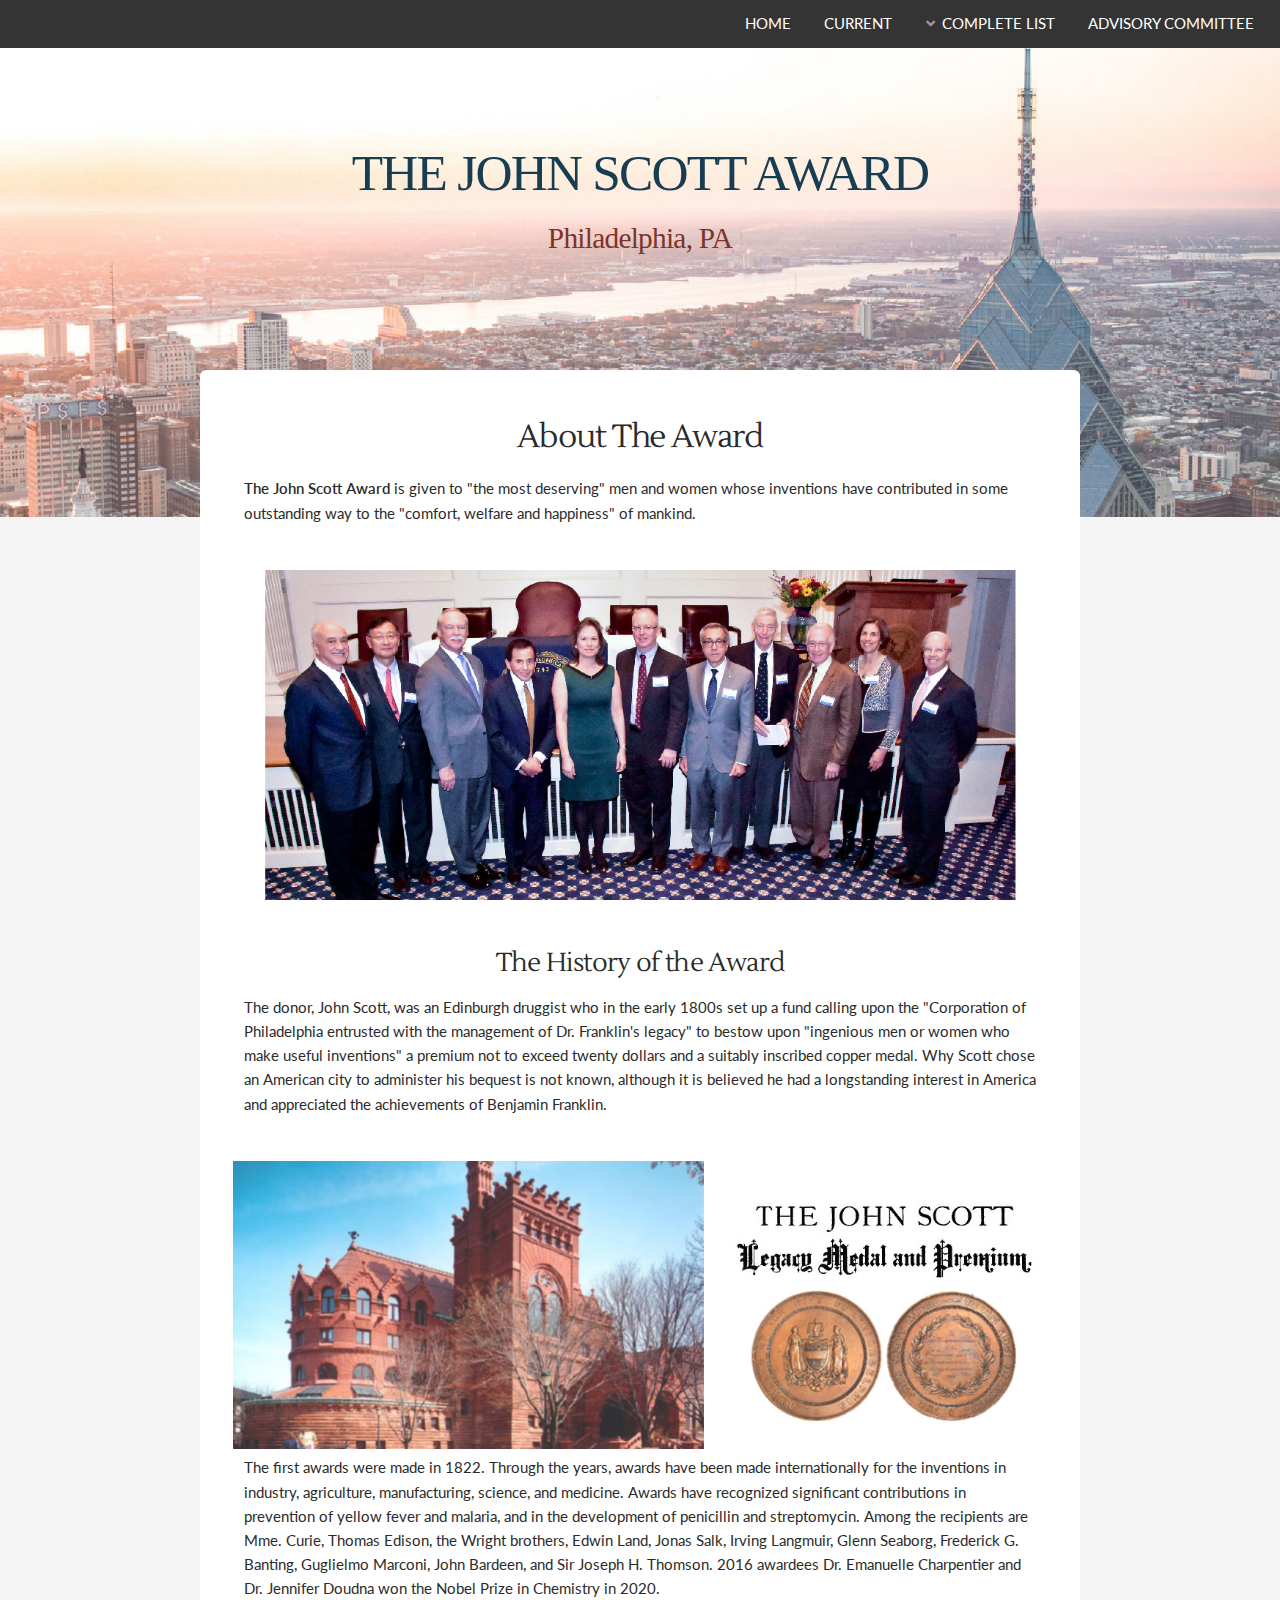
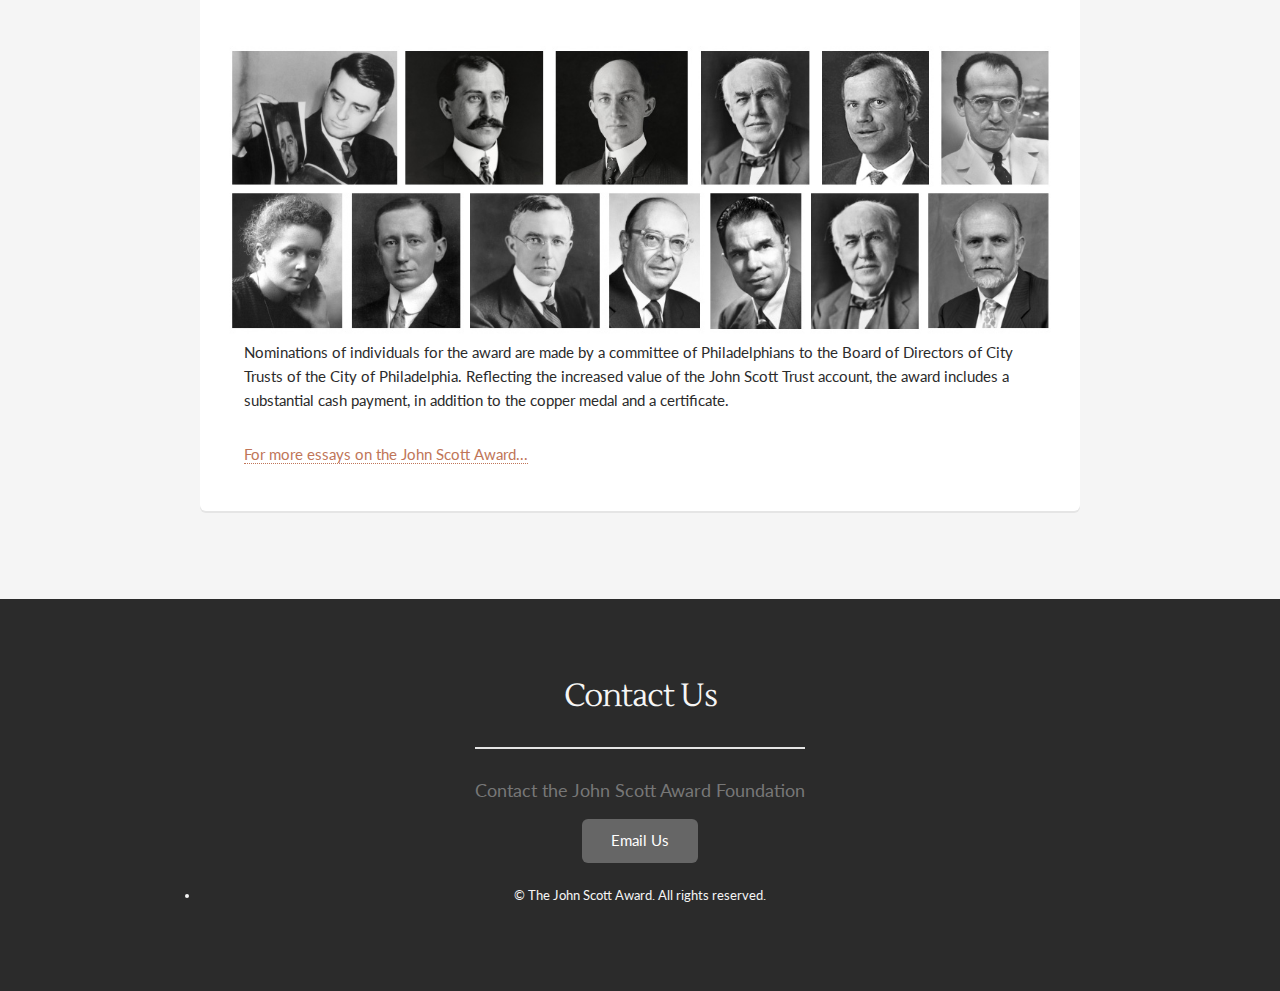
==== commit 2f9fcc78: "Update index.html" ====
--- a/index.html
+++ b/index.html
@@ -20,8 +20,9 @@
 							<a href="#" class="icon solid fa-angle-down">Complete List</a>
 							<ul>
 								<li><a href="2001-current.html">2001-Current</a></li>
-								<li><a href="1901-2000.html">1901-2000</a></li>
-								<li><a href="before1900.html">Before 1900</a></li>
+								<li><a href="1951-2000.html">1951-2000</a></li>
+								<li><a href="1901-1950.html">1901-1950</a></li>
+								<li><a href="1822-1900.html">1822-1900</a></li>
 							</ul>
 						</li>	
 						<li><a href="committee.html">Advisory Committee</a></li>	
@@ -66,7 +67,7 @@
 								<h3>Notable Recipients</h3>
 								<p>The first awards were made in 1822. Through the years, awards have been made internationally for the inventions in industry, agriculture, manufacturing, science, and medicine.
 									Awards have recognized significant contributions in prevention of yellow fever and malaria, and in the development of penicillin and streptomycin. 
-									Among the recipients are Mme. Curie, Thomas Edison, the Wright brothers, Edwin Land, Jonas Salk, Irving Langmuir, Glenn Seaborg, Frederick G. Banting, Guglielmo Marconi, John Bardeen, and Sir Joseph H. Thomson. Awardees Dr. Kary B. Mullis and Professor Richard E. Smalley recently won the Nobel Prize in Chemistry.
+									Among the recipients are Mme. Curie, Thomas Edison, the Wright brothers, Edwin Land, Jonas Salk, Irving Langmuir, Glenn Seaborg, Frederick G. Banting, Guglielmo Marconi, John Bardeen, and Sir Joseph H. Thomson. 2016 awardees Dr. Emanuelle Charpentier and Dr. Jennifer Doudna won the Nobel Prize in Chemistry in 2020.
 								</p>
 								<span class="image featured"><img src="images/notable.jpg" alt="" /></span>
 							</main>
--- a/assets/css/main.css
+++ b/assets/css/main.css
@@ -1,6 +1,7 @@
 @import url("fontawesome-all.min.css");
 @import url('https://fonts.googleapis.com/css2?family=Lustria&display=swap');
 @import url('https://fonts.googleapis.com/css2?family=Lato:ital,wght@0,100;0,300;0,400;0,700;1,100;1,300;1,400;1,700&family=Lustria&display=swap');
+
 /*
 
 */
@@ -295,10 +296,14 @@
 
 /* Section/Article */
 
+section.list h4 {
+	color:#7d342a;
+}
+
 	section.special, article.special {
 		text-align: center;
 	}
-
+    
 	main h2 + h3{
 		color: #173d52;
 	}
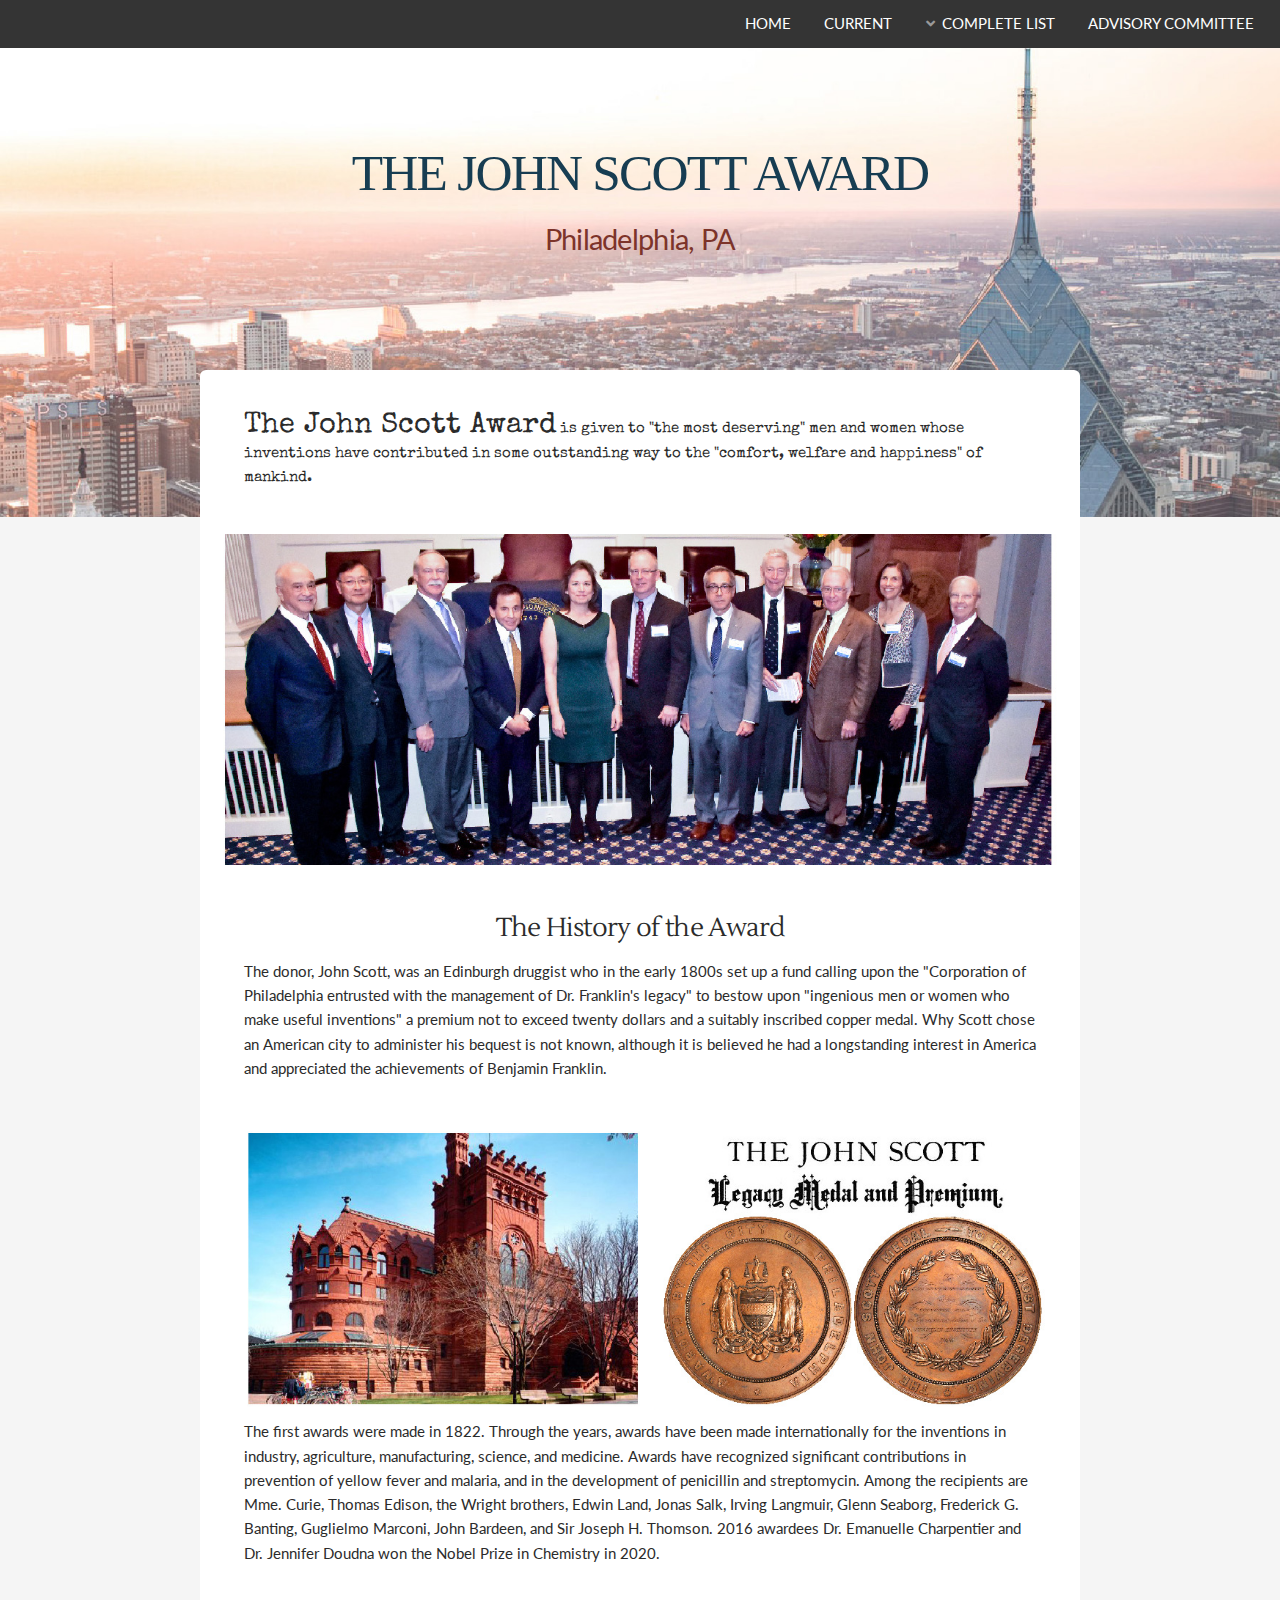
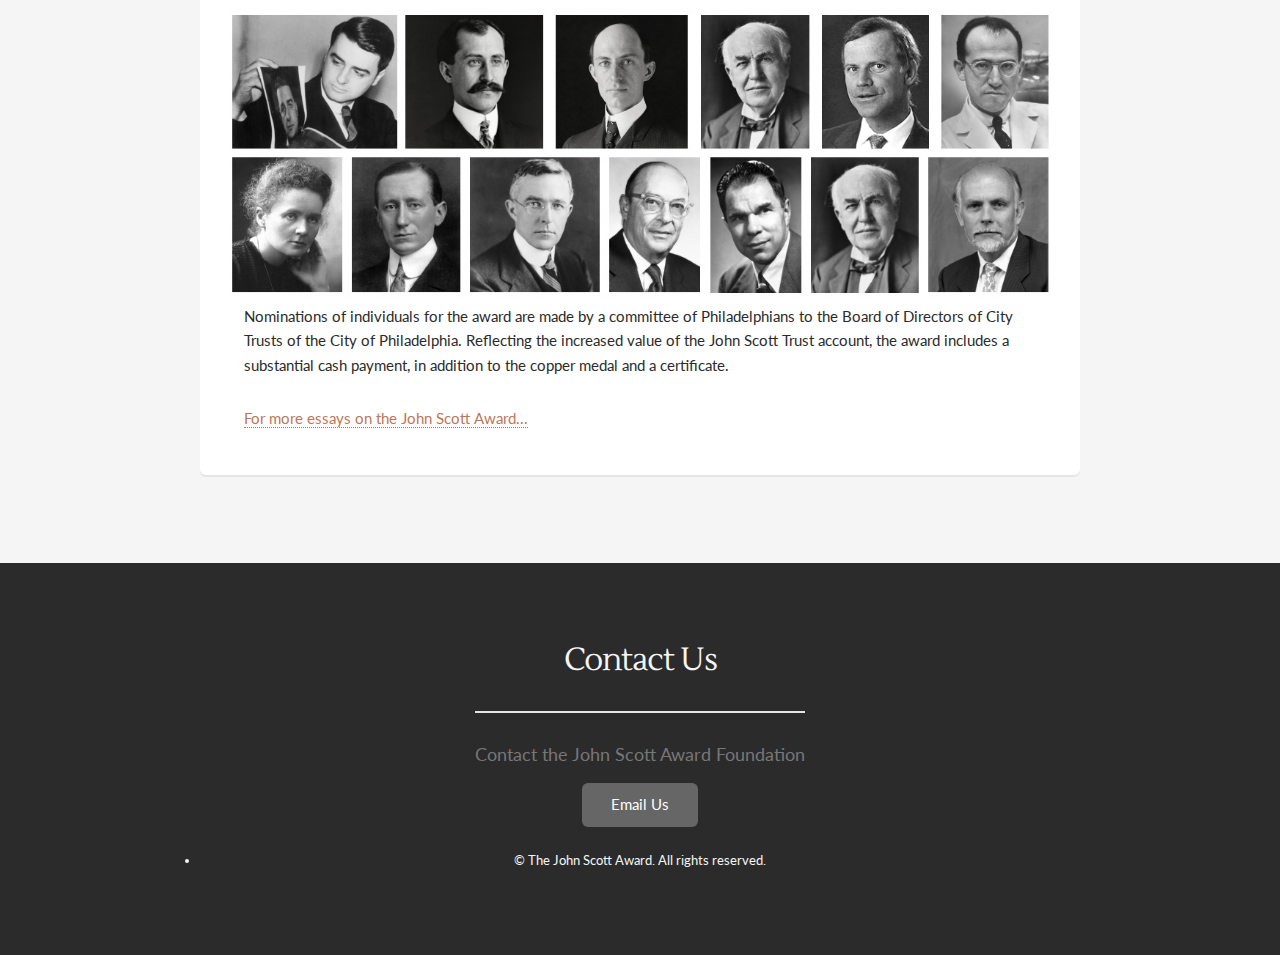
==== commit 143d7a06: "updates on 11-22-21" ====
--- a/index.html
+++ b/index.html
@@ -43,8 +43,7 @@
 
 					<div class="box">
 					
-						<h2 class="align-center" class="main">About The Award</h2>
-						<p><b>The John Scott Award</b> is given to "the most deserving" men and women whose inventions have contributed in some outstanding way to the "comfort, welfare and happiness" of mankind.</p>
+						<p style="font-family: 'Special Elite', cursive;"><span style="font-size: 2em">The John Scott Award</span> is given to "the most deserving" men and women whose inventions have contributed in some outstanding way to the "comfort, welfare and happiness" of mankind.</p>
 					
 						<span class="image featured"><img src="images/main.jpg" alt="" /></span>	
 
@@ -65,7 +64,7 @@
 							<div class="#">
 							<main>
 								<h3>Notable Recipients</h3>
-								<p>The first awards were made in 1822. Through the years, awards have been made internationally for the inventions in industry, agriculture, manufacturing, science, and medicine.
+								<p >The first awards were made in 1822. Through the years, awards have been made internationally for the inventions in industry, agriculture, manufacturing, science, and medicine.
 									Awards have recognized significant contributions in prevention of yellow fever and malaria, and in the development of penicillin and streptomycin. 
 									Among the recipients are Mme. Curie, Thomas Edison, the Wright brothers, Edwin Land, Jonas Salk, Irving Langmuir, Glenn Seaborg, Frederick G. Banting, Guglielmo Marconi, John Bardeen, and Sir Joseph H. Thomson. 2016 awardees Dr. Emanuelle Charpentier and Dr. Jennifer Doudna won the Nobel Prize in Chemistry in 2020.
 								</p>
--- a/assets/css/main.css
+++ b/assets/css/main.css
@@ -1,7 +1,7 @@
 @import url("fontawesome-all.min.css");
 @import url('https://fonts.googleapis.com/css2?family=Lustria&display=swap');
 @import url('https://fonts.googleapis.com/css2?family=Lato:ital,wght@0,100;0,300;0,400;0,700;1,100;1,300;1,400;1,700&family=Lustria&display=swap');
-
+@import url('https://fonts.googleapis.com/css2?family=Lato:ital,wght@0,100;0,300;0,400;0,700;1,100;1,300;1,400;1,700&family=Lustria&family=Metamorphous&family=Special+Elite&display=swap');
 /*
 
 */
@@ -898,7 +898,7 @@
 			padding: 0;
 		}
 		#banner h3 {
-			font-family: "New Century Schoolbook", Times, serif;
+			font-family: 'Lato', sans-serif;
 			color:#7d342a;
 			font-size: 2em;
 			line-height: 1em;
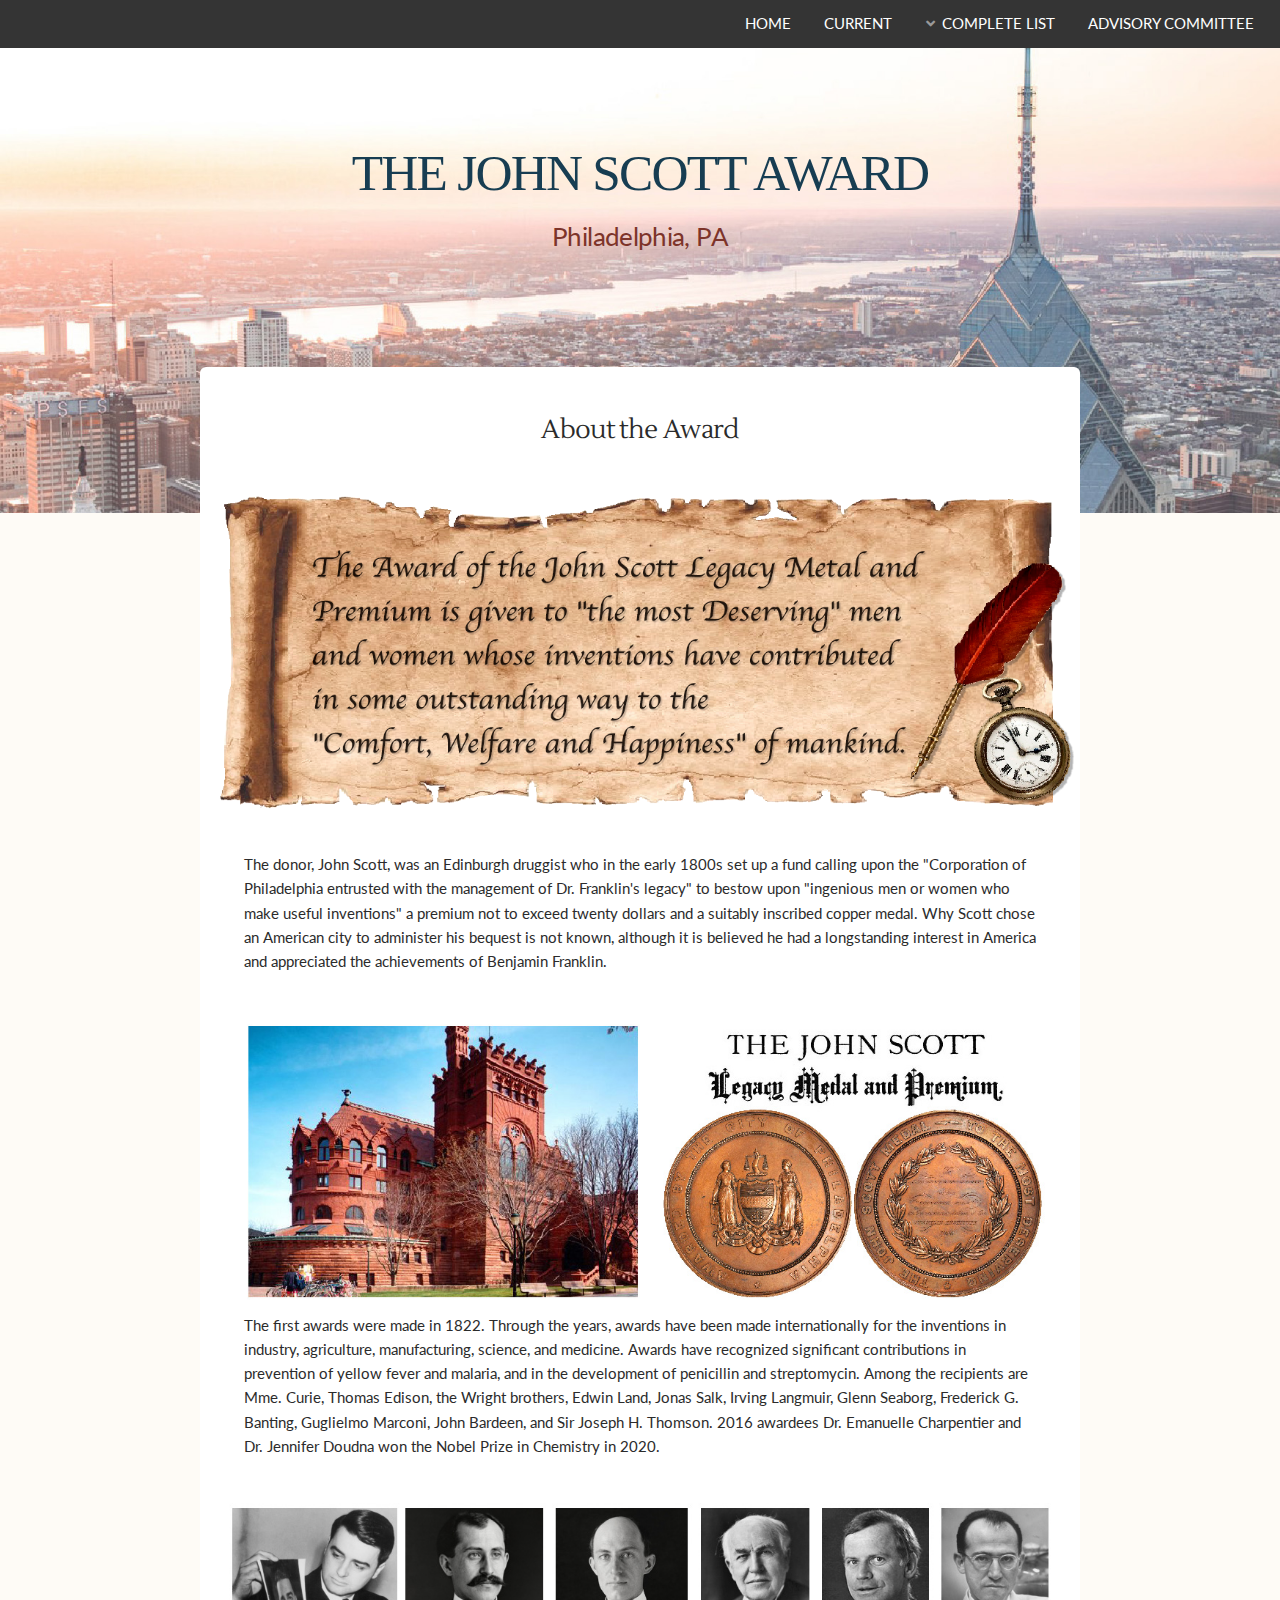
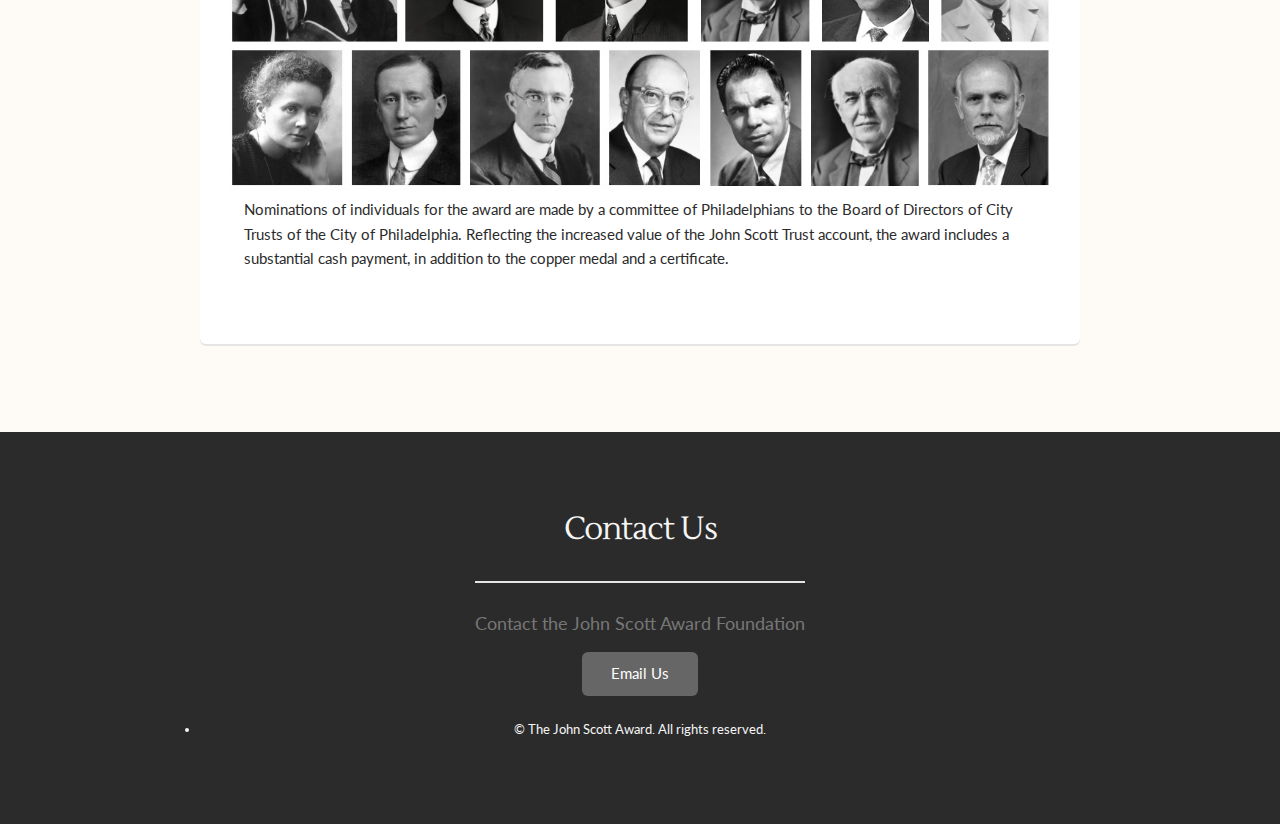
==== commit 085cb771: "updates" ====
--- a/index.html
+++ b/index.html
@@ -42,14 +42,13 @@
 				<section id="main" class="container">
 
 					<div class="box">
-					
-						<p style="font-family: 'Special Elite', cursive;"><span style="font-size: 2em">The John Scott Award</span> is given to "the most deserving" men and women whose inventions have contributed in some outstanding way to the "comfort, welfare and happiness" of mankind.</p>
-					
-						<span class="image featured"><img src="images/main.jpg" alt="" /></span>	
+
+							
 
 							<div class="#">
 							<main>
-								<h3 class="align-center">The History of the Award</h3>
+								<h3 class="align-center">About the Award</h3>
+								<span class="image featured"><img src="images/main.png" alt="" /></span>
 								<p>The donor, John Scott, 
 									was an Edinburgh druggist who in the early 1800s set up a fund calling upon the "Corporation of Philadelphia entrusted with the management of Dr. Franklin's legacy" to bestow upon "ingenious men or women who make useful inventions" a premium not to exceed twenty dollars and a suitably inscribed copper medal.
 									Why Scott chose an American city to administer his bequest is not known, although it is believed he had a longstanding interest in America and appreciated the achievements of Benjamin Franklin.
@@ -78,7 +77,7 @@
 									<p>Nominations of individuals for the award are made by a committee of Philadelphians to the Board of Directors of City Trusts of the City of Philadelphia.  Reflecting the increased value of the John Scott Trust account, the award includes a substantial cash payment, in addition to the copper medal and a certificate.
 									</p>
 								</main>
-								<a href="http://www.garfield.library.upenn.edu/johnscottessays.html">For more essays on the John Scott Award...</a>
+								
 
 								</div>
 					</div>
--- a/assets/css/main.css
+++ b/assets/css/main.css
@@ -100,7 +100,7 @@
 	}
 
 	body {
-		background: #f5f5f5;
+		background: #fefbf6;
 	}
 
 	body, input, select, textarea {
@@ -367,7 +367,7 @@
 /* Box */
 
 	.box {
-		background: #fff;
+		background: white;
 		border-radius: 6px;
 		box-shadow: 0 2px 0 0 #e5e5e5;
 		margin: 0 0 2em 0;
@@ -900,7 +900,7 @@
 		#banner h3 {
 			font-family: 'Lato', sans-serif;
 			color:#7d342a;
-			font-size: 2em;
+			font-size: 1.75em;
 			line-height: 1em;
 			margin-bottom: 1.75em;
 			padding: 0;
@@ -3192,6 +3192,9 @@
 				#banner h2 {
 					font-size: 2.25em;
 				}
+				#banner h3 {
+					font-size: 1.65em;
+				}				
 
 				#banner p {
 					font-size: 1.25em;
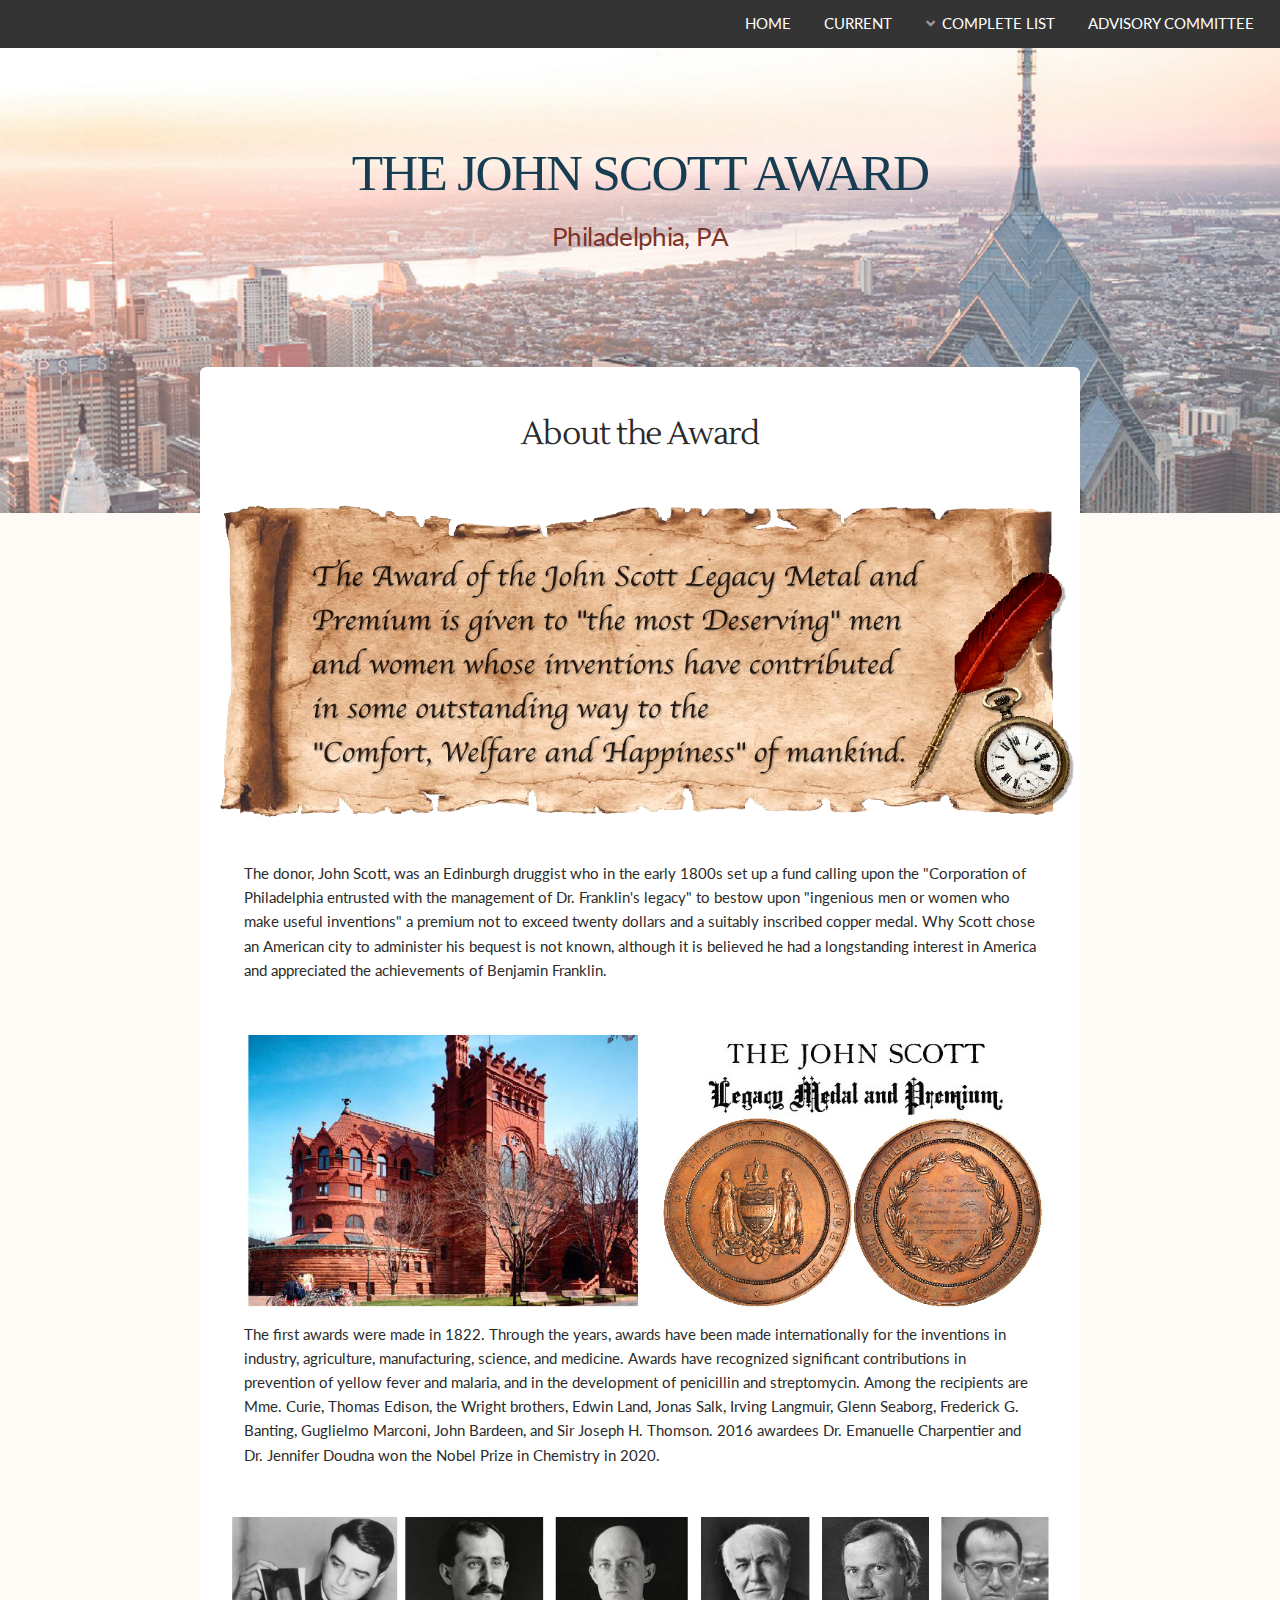
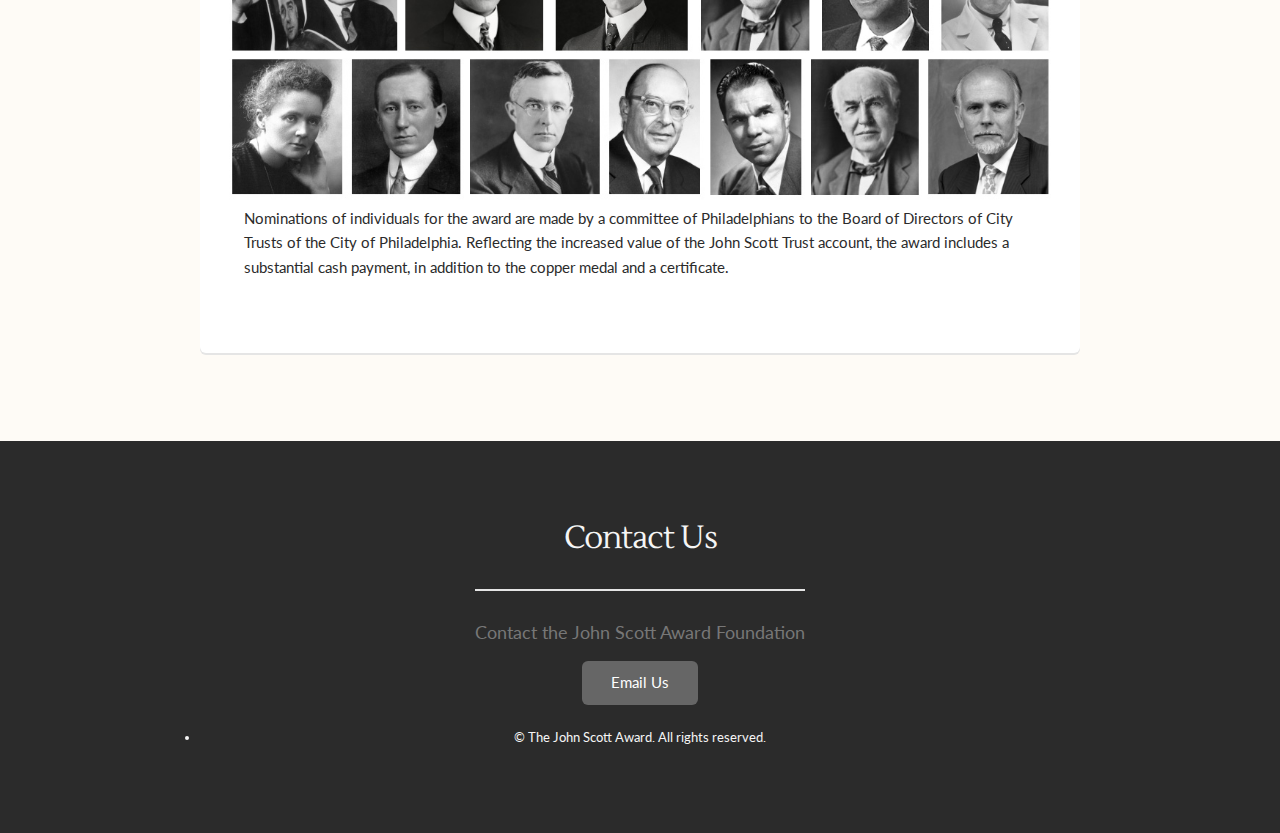
==== commit 4257bdf9: "updates" ====
--- a/index.html
+++ b/index.html
@@ -23,6 +23,7 @@
 								<li><a href="1951-2000.html">1951-2000</a></li>
 								<li><a href="1901-1950.html">1901-1950</a></li>
 								<li><a href="1822-1900.html">1822-1900</a></li>
+								<li><a href="gallery.html">Photo Gallery</a></li>
 							</ul>
 						</li>	
 						<li><a href="committee.html">Advisory Committee</a></li>	
@@ -47,7 +48,7 @@
 
 							<div class="#">
 							<main>
-								<h3 class="align-center">About the Award</h3>
+								<h2 class="align-center">About the Award</h2>
 								<span class="image featured"><img src="images/main.png" alt="" /></span>
 								<p>The donor, John Scott, 
 									was an Edinburgh druggist who in the early 1800s set up a fund calling upon the "Corporation of Philadelphia entrusted with the management of Dr. Franklin's legacy" to bestow upon "ingenious men or women who make useful inventions" a premium not to exceed twenty dollars and a suitably inscribed copper medal.
--- a/assets/css/main.css
+++ b/assets/css/main.css
@@ -586,7 +586,7 @@
 
 		.image.fit {
 			display: block;
-			margin: 0 0 2em 0;
+			margin: 0 0 0.5em 0;
 			width: 100%;
 		}
 
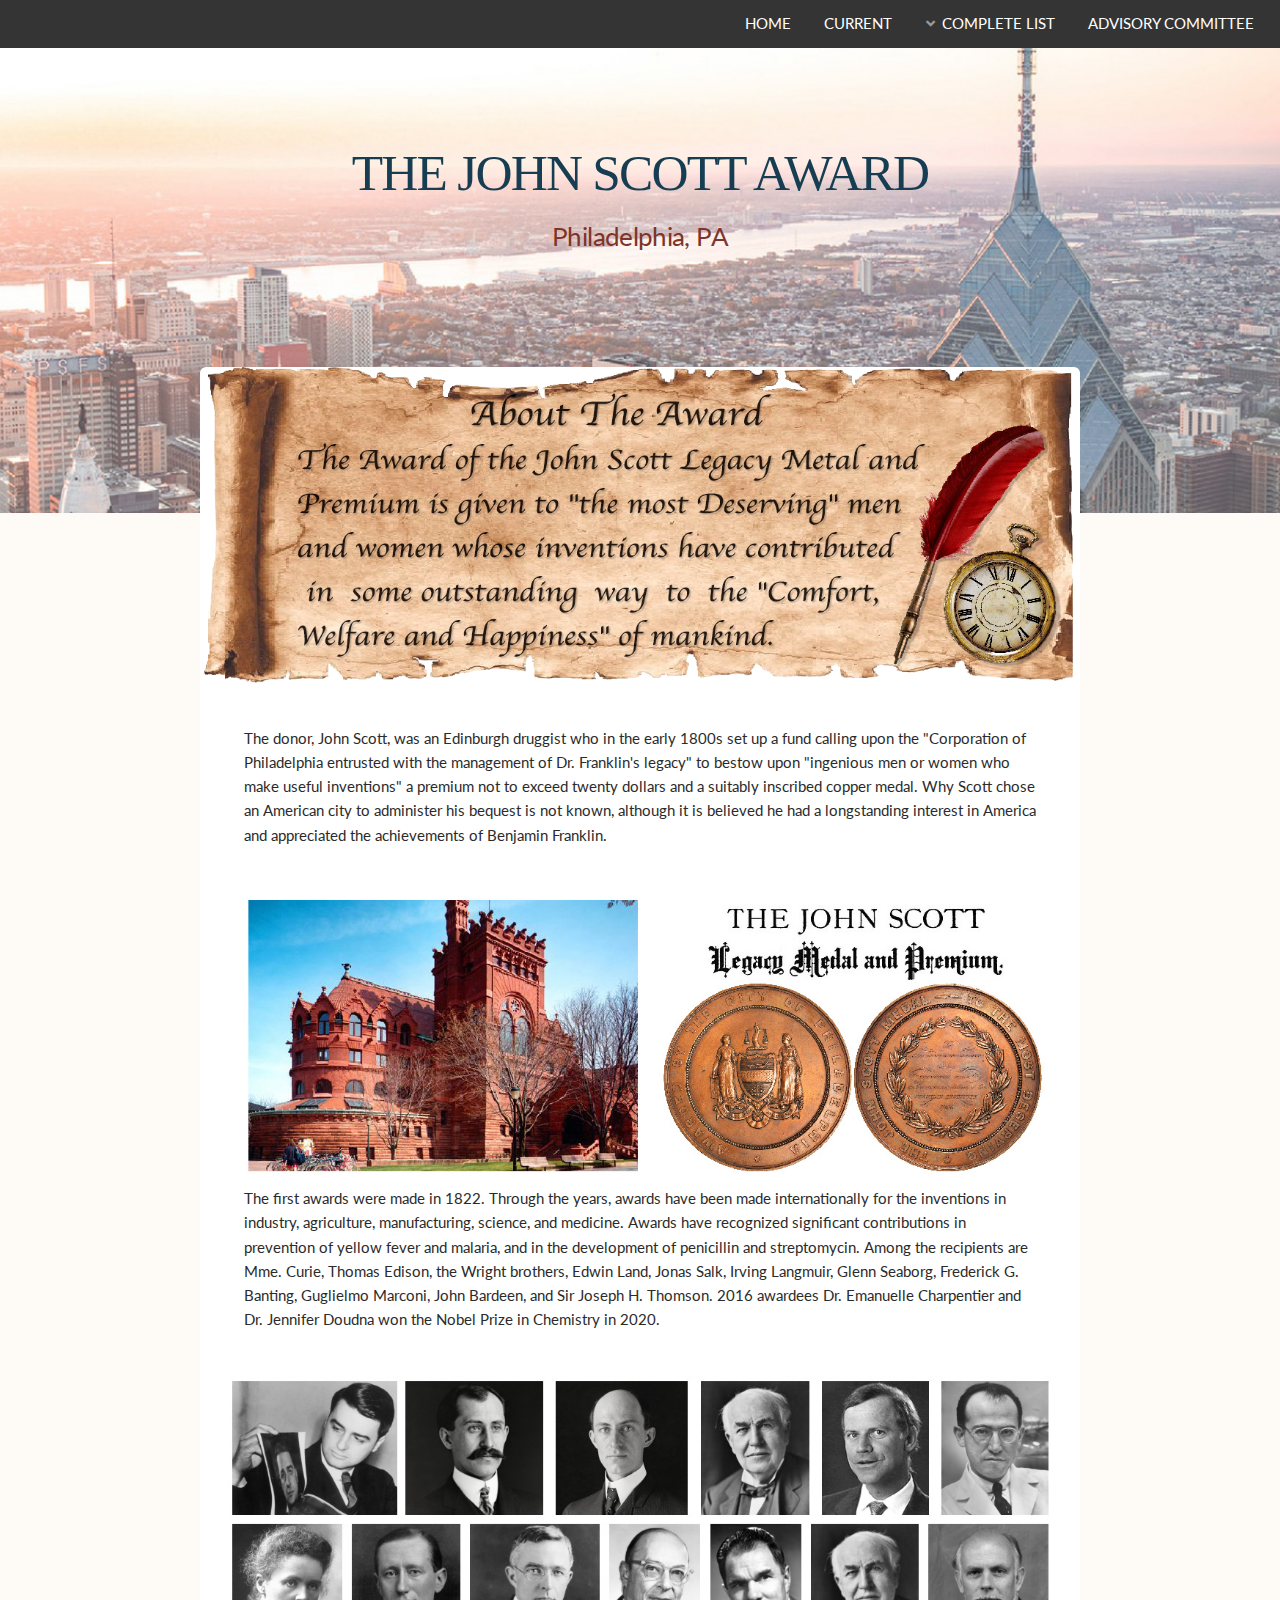
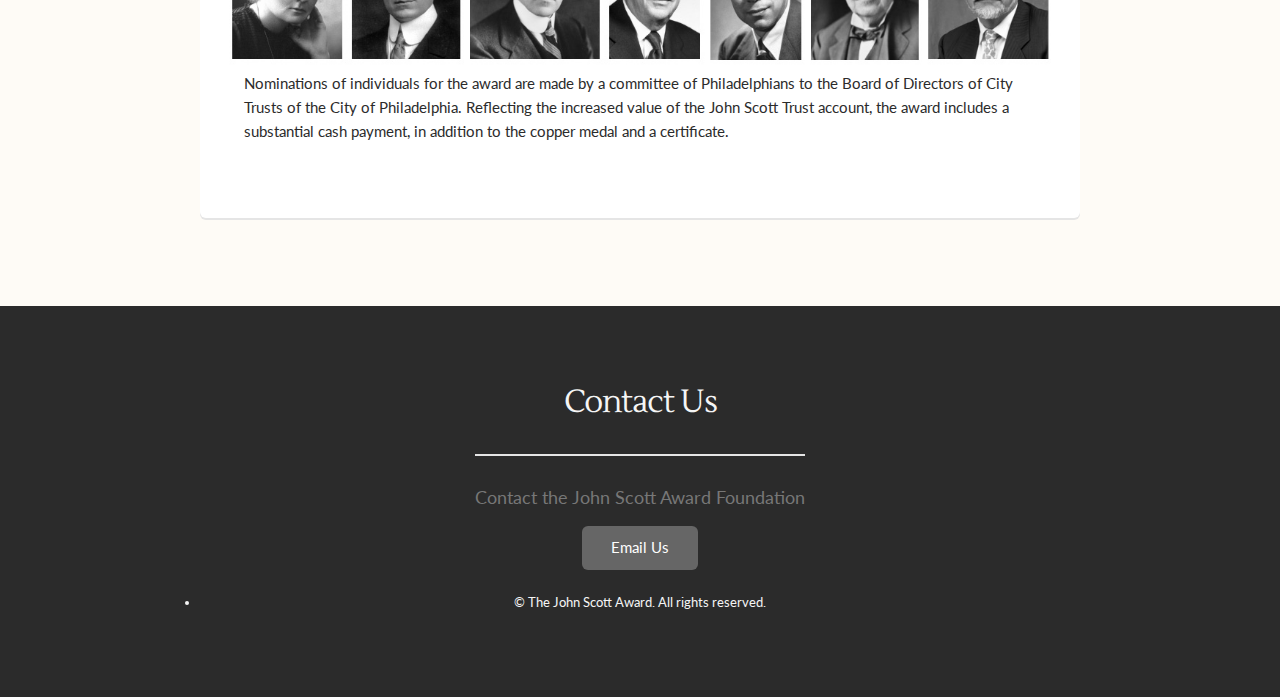
==== commit 3ade316a: "updates 11-24" ====
--- a/index.html
+++ b/index.html
@@ -48,7 +48,6 @@
 
 							<div class="#">
 							<main>
-								<h2 class="align-center">About the Award</h2>
 								<span class="image featured"><img src="images/main.png" alt="" /></span>
 								<p>The donor, John Scott, 
 									was an Edinburgh druggist who in the early 1800s set up a fund calling upon the "Corporation of Philadelphia entrusted with the management of Dr. Franklin's legacy" to bestow upon "ingenious men or women who make useful inventions" a premium not to exceed twenty dollars and a suitably inscribed copper medal.
--- a/assets/css/main.css
+++ b/assets/css/main.css
@@ -327,7 +327,7 @@
 
 	header h2 + p {
 		font-size: 1.25em;
-		margin-top: -1em;
+		margin-top: -0.5em;
 		line-height: 1.5em;
 	}
 
@@ -561,7 +561,7 @@
 /* Image */
 
 	.image {
-		border-radius: 6px;
+		border-radius: 2px;
 		border: 0;
 		display: inline-block;
 		position: relative;
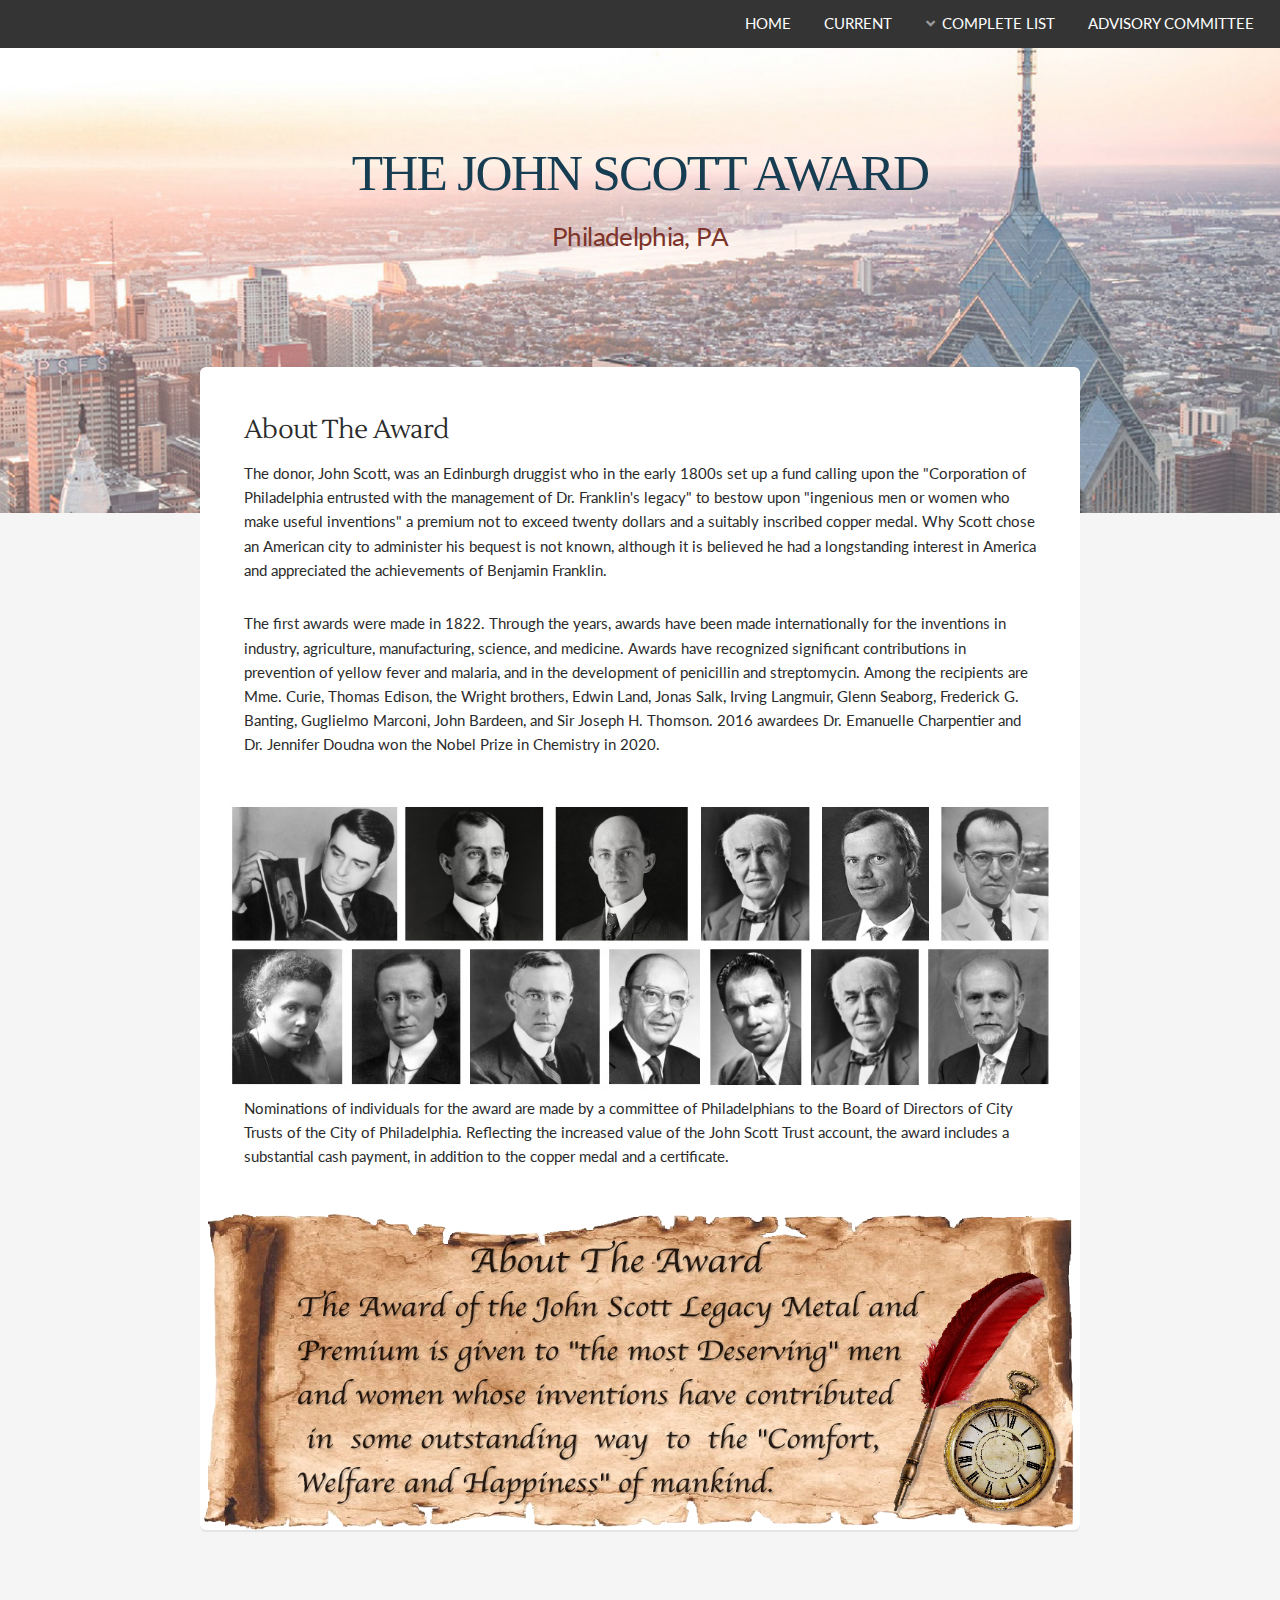
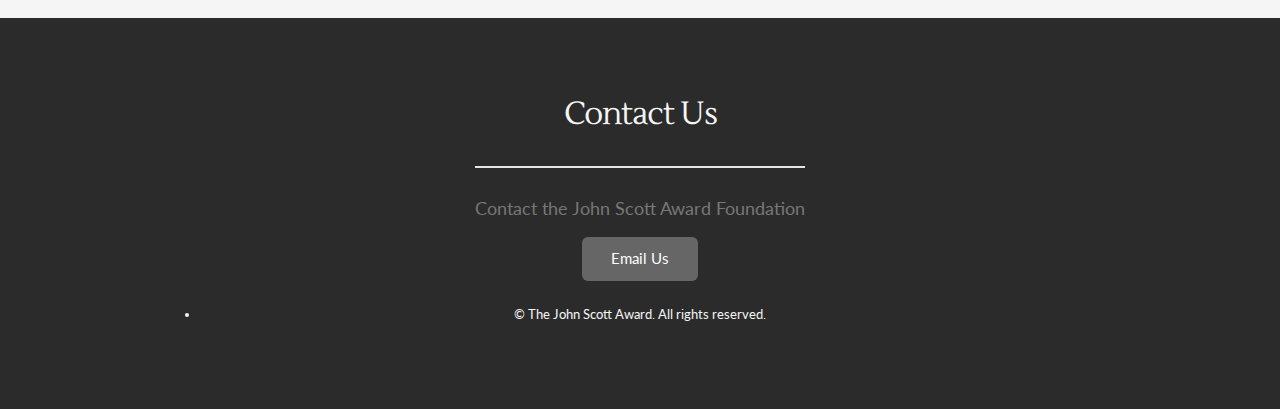
==== commit f981142f: "upload updated files" ====
--- a/index.html
+++ b/index.html
@@ -19,8 +19,8 @@
 						<li>
 							<a href="#" class="icon solid fa-angle-down">Complete List</a>
 							<ul>
-								<li><a href="2001-current.html">2001-Current</a></li>
-								<li><a href="1951-2000.html">1951-2000</a></li>
+								<li><a href="2011-current.html">2011-Current</a></li>
+								<li><a href="1951-2010.html">1951-2010</a></li>
 								<li><a href="1901-1950.html">1901-1950</a></li>
 								<li><a href="1822-1900.html">1822-1900</a></li>
 								<li><a href="gallery.html">Photo Gallery</a></li>
@@ -48,12 +48,15 @@
 
 							<div class="#">
 							<main>
-								<span class="image featured"><img src="images/main.png" alt="" /></span>
+								
+							
+								<span class="image featured"><img src="images/metal.jpg" alt="" /></span>
+								<h3>About The Award</h3>
 								<p>The donor, John Scott, 
 									was an Edinburgh druggist who in the early 1800s set up a fund calling upon the "Corporation of Philadelphia entrusted with the management of Dr. Franklin's legacy" to bestow upon "ingenious men or women who make useful inventions" a premium not to exceed twenty dollars and a suitably inscribed copper medal.
 									Why Scott chose an American city to administer his bequest is not known, although it is believed he had a longstanding interest in America and appreciated the achievements of Benjamin Franklin.
 								</p>
-								<span class="image featured"><img src="images/metal-history.jpg" alt="" /></span>
+								
 							</main>
 
 								
@@ -62,7 +65,7 @@
 
 							<div class="#">
 							<main>
-								<h3>Notable Recipients</h3>
+								
 								<p >The first awards were made in 1822. Through the years, awards have been made internationally for the inventions in industry, agriculture, manufacturing, science, and medicine.
 									Awards have recognized significant contributions in prevention of yellow fever and malaria, and in the development of penicillin and streptomycin. 
 									Among the recipients are Mme. Curie, Thomas Edison, the Wright brothers, Edwin Land, Jonas Salk, Irving Langmuir, Glenn Seaborg, Frederick G. Banting, Guglielmo Marconi, John Bardeen, and Sir Joseph H. Thomson. 2016 awardees Dr. Emanuelle Charpentier and Dr. Jennifer Doudna won the Nobel Prize in Chemistry in 2020.
@@ -76,6 +79,8 @@
 									<h3>Advisory Committee</h3>
 									<p>Nominations of individuals for the award are made by a committee of Philadelphians to the Board of Directors of City Trusts of the City of Philadelphia.  Reflecting the increased value of the John Scott Trust account, the award includes a substantial cash payment, in addition to the copper medal and a certificate.
 									</p>
+									
+									<span class="image featured"><img src="images/main.png" alt="" /></span>
 								</main>
 								
 
--- a/assets/css/main.css
+++ b/assets/css/main.css
@@ -100,7 +100,7 @@
 	}
 
 	body {
-		background: #fefbf6;
+		background: whitesmoke;
 	}
 
 	body, input, select, textarea {
@@ -3343,4 +3343,4 @@
 
 
 
-	}+	}
